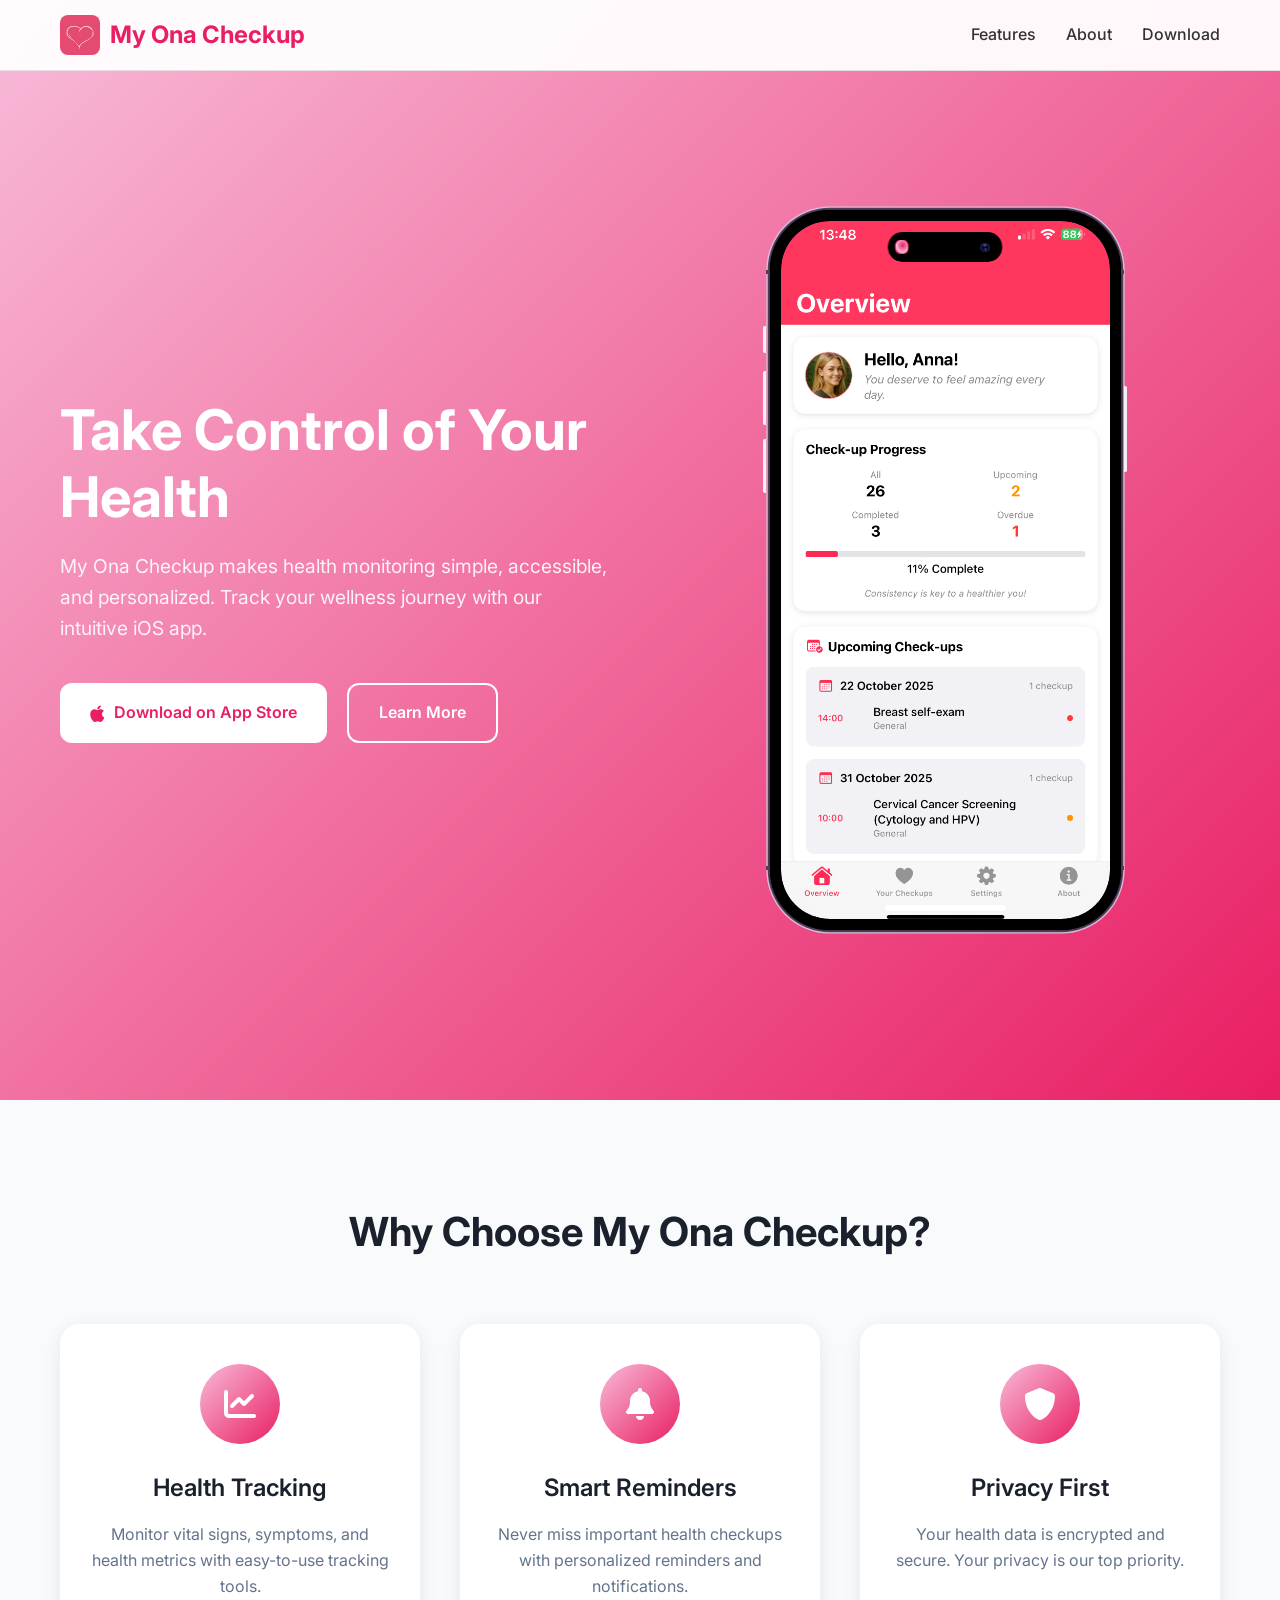
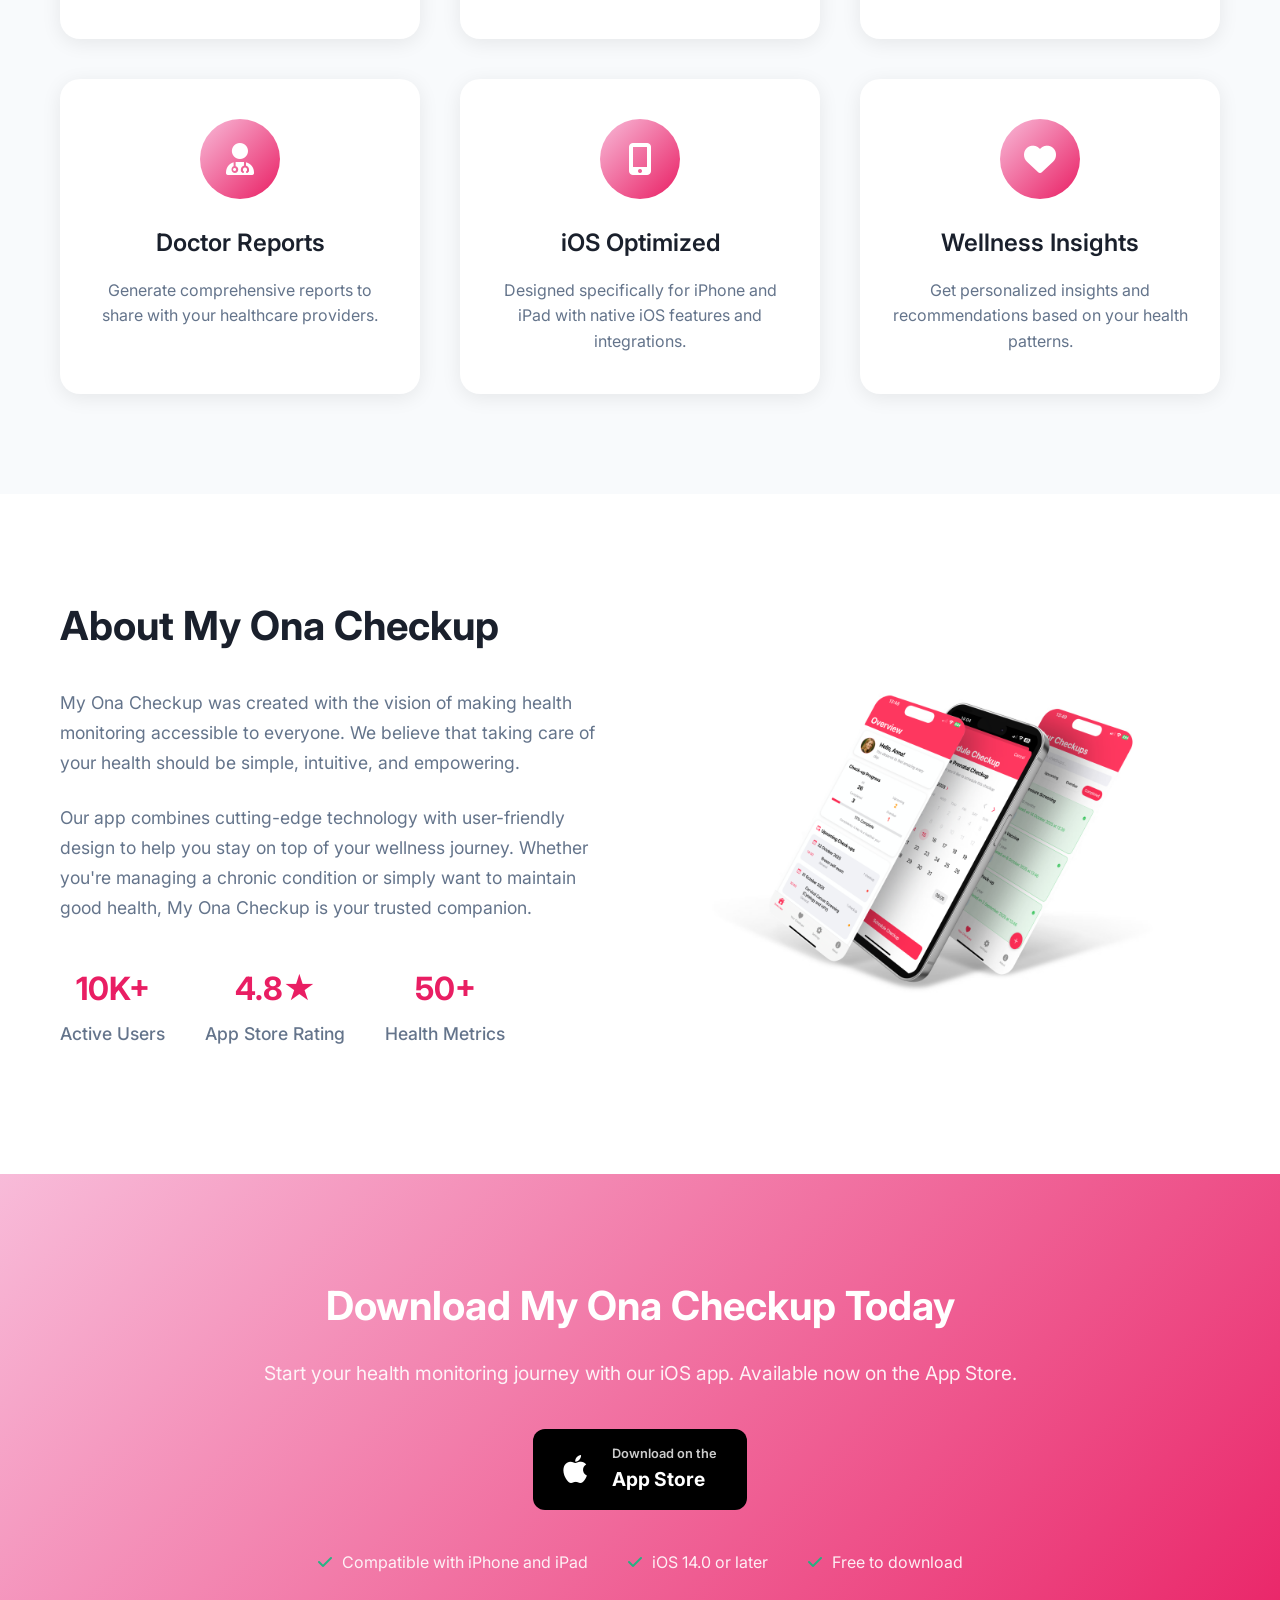
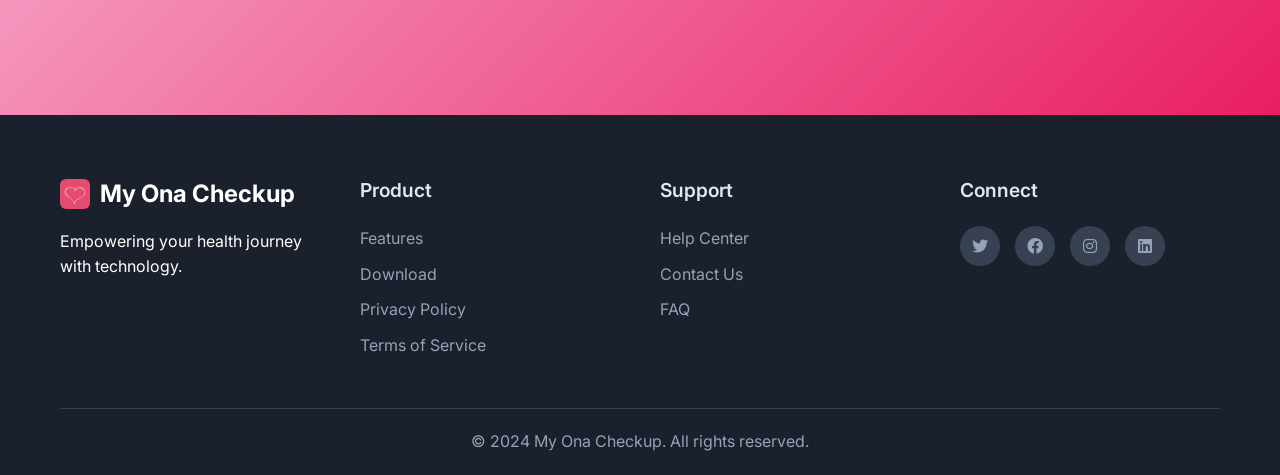
==== index.html @ b704a579 "Initial commit: My Ona Checkup landing page with sophisticated iPhone mockup" ====
<!DOCTYPE html>
<html lang="en">
<head>
    <meta charset="UTF-8">
    <meta name="viewport" content="width=device-width, initial-scale=1.0">
    
    <!-- Primary Meta Tags -->
    <title>My Ona Checkup - Women's Health Tracking & Wellness App | iOS Health App</title>
    <meta name="title" content="My Ona Checkup - Women's Health Tracking & Wellness App | iOS Health App">
    <meta name="description" content="Track your health with My Ona Checkup - the leading women's wellness app for health screening, preventive care, and health check reminders. Download our iOS health tracker today.">
    <meta name="keywords" content="myhealth, female checkup, health screening, health check, women wellness, preventive care, checkup reminder, health planner, woman health, self exam, age health, health tracker, health app, health check, health journal, women health app, wellness tracking, health monitoring, medical checkup, health assessment">
    <meta name="author" content="My Ona Checkup">
    <meta name="robots" content="index, follow">
    <meta name="language" content="English">
    <meta name="revisit-after" content="7 days">
    
    <!-- Open Graph / Facebook -->
    <meta property="og:type" content="website">
    <meta property="og:url" content="https://onaselfcare.com/">
    <meta property="og:title" content="My Ona Checkup - Women's Health Tracking & Wellness App">
    <meta property="og:description" content="Track your health with My Ona Checkup - the leading women's wellness app for health screening, preventive care, and health check reminders. Download our iOS health tracker today.">
    <meta property="og:image" content="https://onaselfcare.com/images/og-image.jpg">
    <meta property="og:image:width" content="1200">
    <meta property="og:image:height" content="630">
    <meta property="og:site_name" content="My Ona Checkup">
    <meta property="og:locale" content="en_US">
    
    <!-- Twitter -->
    <meta property="twitter:card" content="summary_large_image">
    <meta property="twitter:url" content="https://onaselfcare.com/">
    <meta property="twitter:title" content="My Ona Checkup - Women's Health Tracking & Wellness App">
    <meta property="twitter:description" content="Track your health with My Ona Checkup - the leading women's wellness app for health screening, preventive care, and health check reminders. Download our iOS health tracker today.">
    <meta property="twitter:image" content="https://onaselfcare.com/images/twitter-image.jpg">
    <meta property="twitter:creator" content="@onaselfcare">
    <meta property="twitter:site" content="@onaselfcare">
    
    <!-- Additional SEO Meta Tags -->
    <meta name="theme-color" content="#e91e63">
    <meta name="msapplication-TileColor" content="#e91e63">
    <meta name="apple-mobile-web-app-capable" content="yes">
    <meta name="apple-mobile-web-app-status-bar-style" content="default">
    <meta name="apple-mobile-web-app-title" content="My Ona Checkup">
    
    <!-- Canonical URL -->
    <link rel="canonical" href="https://onaselfcare.com/">
    
    <!-- Favicon -->
    <link rel="icon" type="image/jpeg" href="images/logo.jpg">
    <link rel="apple-touch-icon" href="images/logo.jpg">
    <link rel="icon" sizes="any" href="images/logo.jpg">
    <link rel="shortcut icon" href="images/logo.jpg">
    
    <!-- Structured Data -->
    <script type="application/ld+json">
    {
        "@context": "https://schema.org",
        "@type": "MobileApplication",
        "name": "My Ona Checkup",
        "description": "Women's health tracking and wellness app for health screening, preventive care, and health check reminders",
        "url": "https://onaselfcare.com",
        "applicationCategory": "HealthApplication",
        "operatingSystem": "iOS",
        "offers": {
            "@type": "Offer",
            "price": "0",
            "priceCurrency": "USD"
        },
        "aggregateRating": {
            "@type": "AggregateRating",
            "ratingValue": "4.8",
            "ratingCount": "10000"
        },
        "author": {
            "@type": "Organization",
            "name": "My Ona Checkup"
        },
        "keywords": "myhealth, female checkup, health screening, health check, women wellness, preventive care, checkup reminder, health planner, woman health, self exam, age health, health tracker, health app, health journal",
        "screenshot": "https://onaselfcare.com/images/app-screenshot.jpg"
    }
    </script>
    
    <!-- Additional Structured Data for Organization -->
    <script type="application/ld+json">
    {
        "@context": "https://schema.org",
        "@type": "Organization",
        "name": "My Ona Checkup",
        "url": "https://onaselfcare.com",
        "logo": "https://onaselfcare.com/images/logo.jpg",
        "description": "Empowering women's health through technology with our comprehensive health tracking and wellness app",
        "sameAs": [
            "https://twitter.com/myonacheckup",
            "https://facebook.com/myonacheckup",
            "https://instagram.com/myonacheckup",
            "https://linkedin.com/company/myonacheckup"
        ]
    }
    </script>
    
    <!-- Stylesheets -->
    <link rel="stylesheet" href="styles.css">
    <link href="https://fonts.googleapis.com/css2?family=Inter:wght@300;400;500;600;700&display=swap" rel="stylesheet">
    <link rel="stylesheet" href="https://cdnjs.cloudflare.com/ajax/libs/font-awesome/6.0.0/css/all.min.css">
</head>
<body>
    <!-- Navigation -->
    <nav class="navbar">
        <div class="nav-container">
            <div class="nav-logo">
                <img src="images/logo.jpg" alt="My Ona Checkup Logo" class="logo-img">
                <span>My Ona Checkup</span>
            </div>
            <div class="nav-menu">
                <a href="#features" class="nav-link">Features</a>
                <a href="#about" class="nav-link">About</a>
                <a href="#download" class="nav-link">Download</a>
            </div>
        </div>
    </nav>

    <!-- Hero Section -->
    <section class="hero">
        <div class="hero-container">
            <div class="hero-content">
                <h1 class="hero-title">Take Control of Your Health</h1>
                <p class="hero-subtitle">My Ona Checkup makes health monitoring simple, accessible, and personalized. Track your wellness journey with our intuitive iOS app.</p>
                <div class="hero-buttons">
                    <a href="#download" class="btn btn-primary">
                        <i class="fab fa-apple"></i>
                        Download on App Store
                    </a>
                    <a href="#features" class="btn btn-secondary">Learn More</a>
                </div>
            </div>
            <div class="hero-image">
                <input name="theme" type="radio" id="deep-purple" checked>
                <input name="theme" type="radio" id="gold">
                <input name="theme" type="radio" id="space-black">
                <input name="theme" type="radio" id="silver">
                <input name="theme" type="radio" id="random">
                <input name="zoom" type="checkbox" id="zoom">

                <div class="scene">
                    <div class="phone-con">
                        <div class="phone">
                            <div class="buttons">
                                <div class="left">
                                    <div class="button"></div>
                                    <div class="button"></div>
                                    <div class="button"></div>
                                </div>
                                <div class="right">
                                    <div class="button"></div>
                                </div>
                            </div>
                            <div class="camera"></div>
                            <div class="screen-container">
                                <div class="bg">
                                    <div class="deep-purple">
                                        <div class="section">
                                            <div class="glow"></div>
                                        </div>
                                        <div class="section">
                                            <div class="glow"></div>
                                        </div>
                                    </div>
                                    <div class="gold">
                                        <div class="section">
                                            <div class="glow"></div>
                                        </div>
                                        <div class="section">
                                            <div class="glow"></div>
                                        </div>
                                    </div>
                                    <div class="space-black">
                                        <div class="section">
                                            <div class="glow"></div>
                                        </div>
                                        <div class="section">
                                            <div class="glow"></div>
                                        </div>
                                    </div>
                                    <div class="silver">
                                        <div class="section">
                                            <div class="glow"></div>
                                        </div>
                                        <div class="section">
                                            <div class="glow"></div>
                                        </div>
                                    </div>
                                    <div class="random canvas">
                                        <div class="shapes">
                                            <div class="shape"></div>
                                            <div class="shape"></div>
                                            <div class="shape"></div>
                                            <div class="shape"></div>
                                            <div class="shape"></div>
                                            <div class="shape"></div>
                                        </div>
                                    </div>
                                </div>
                                <div class="notch-container" tabIndex="0">
                                    <div class="notch">
                                        <div class="content">
                                            <div class="left">
                                                <div class="tile"></div>
                                                <div class="text"></div>
                                            </div>
                                            <div class="right"></div>
                                            <div class="bar">
                                                <div class="duration"></div>
                                            </div>
                                        </div>
                                    </div>
                                </div>
                                <div class="notch-blur"></div>
                                <div class="screen">
                                    <div class="app-screenshot-container">
                                        <img src="images/IMG_1.PNG" alt="My Ona Checkup App Screenshot" class="app-screenshot">
                                    </div>
                                </div>
                            </div>
                        </div>
                    </div>
                </div>
            </div>
        </div>
    </section>

    <!-- Features Section -->
    <section id="features" class="features">
        <div class="container">
            <h2 class="section-title">Why Choose My Ona Checkup?</h2>
            <div class="features-grid">
                <div class="feature-card">
                    <div class="feature-icon">
                        <i class="fas fa-chart-line"></i>
                    </div>
                    <h3>Health Tracking</h3>
                    <p>Monitor vital signs, symptoms, and health metrics with easy-to-use tracking tools.</p>
                </div>
                <div class="feature-card">
                    <div class="feature-icon">
                        <i class="fas fa-bell"></i>
                    </div>
                    <h3>Smart Reminders</h3>
                    <p>Never miss important health checkups with personalized reminders and notifications.</p>
                </div>
                <div class="feature-card">
                    <div class="feature-icon">
                        <i class="fas fa-shield-alt"></i>
                    </div>
                    <h3>Privacy First</h3>
                    <p>Your health data is encrypted and secure. Your privacy is our top priority.</p>
                </div>
                <div class="feature-card">
                    <div class="feature-icon">
                        <i class="fas fa-user-md"></i>
                    </div>
                    <h3>Doctor Reports</h3>
                    <p>Generate comprehensive reports to share with your healthcare providers.</p>
                </div>
                <div class="feature-card">
                    <div class="feature-icon">
                        <i class="fas fa-mobile-alt"></i>
                    </div>
                    <h3>iOS Optimized</h3>
                    <p>Designed specifically for iPhone and iPad with native iOS features and integrations.</p>
                </div>
                <div class="feature-card">
                    <div class="feature-icon">
                        <i class="fas fa-heart"></i>
                    </div>
                    <h3>Wellness Insights</h3>
                    <p>Get personalized insights and recommendations based on your health patterns.</p>
                </div>
            </div>
        </div>
    </section>

    <!-- About Section -->
    <section id="about" class="about">
        <div class="container">
            <div class="about-content">
                <div class="about-text">
                    <h2>About My Ona Checkup</h2>
                    <p>My Ona Checkup was created with the vision of making health monitoring accessible to everyone. We believe that taking care of your health should be simple, intuitive, and empowering.</p>
                    <p>Our app combines cutting-edge technology with user-friendly design to help you stay on top of your wellness journey. Whether you're managing a chronic condition or simply want to maintain good health, My Ona Checkup is your trusted companion.</p>
                    <div class="about-stats">
                        <div class="stat">
                            <h3>10K+</h3>
                            <p>Active Users</p>
                        </div>
                        <div class="stat">
                            <h3>4.8★</h3>
                            <p>App Store Rating</p>
                        </div>
                        <div class="stat">
                            <h3>50+</h3>
                            <p>Health Metrics</p>
                        </div>
                    </div>
                </div>
                <div class="about-image">
                    <div class="app-screenshots">
                        <img src="images/iphone-multiple-screens-mockup.png" alt="My Ona Checkup App Screenshots" class="multiple-screens-image">
                    </div>
                </div>
            </div>
        </div>
    </section>

    <!-- Download Section -->
    <section id="download" class="download">
        <div class="container">
            <div class="download-content">
                <h2>Download My Ona Checkup Today</h2>
                <p>Start your health monitoring journey with our iOS app. Available now on the App Store.</p>
                <div class="download-buttons">
                    <a href="#" class="btn btn-app-store">
                        <i class="fab fa-apple"></i>
                        <div class="btn-text">
                            <span class="btn-small">Download on the</span>
                            <span class="btn-large">App Store</span>
                        </div>
                    </a>
                </div>
                <div class="download-info">
                    <p><i class="fas fa-check"></i> Compatible with iPhone and iPad</p>
                    <p><i class="fas fa-check"></i> iOS 14.0 or later</p>
                    <p><i class="fas fa-check"></i> Free to download</p>
                </div>
            </div>
        </div>
    </section>

    <!-- Footer -->
    <footer class="footer">
        <div class="container">
            <div class="footer-content">
                <div class="footer-section">
                    <div class="footer-logo">
                        <img src="images/logo.jpg" alt="My Ona Checkup Logo" class="logo-img">
                        <span>My Ona Checkup</span>
                    </div>
                    <p>Empowering your health journey with technology.</p>
                </div>
                <div class="footer-section">
                    <h4>Product</h4>
                    <ul>
                        <li><a href="#features">Features</a></li>
                        <li><a href="#download">Download</a></li>
                        <li><a href="#">Privacy Policy</a></li>
                        <li><a href="#">Terms of Service</a></li>
                    </ul>
                </div>
                <div class="footer-section">
                    <h4>Support</h4>
                    <ul>
                        <li><a href="#">Help Center</a></li>
                        <li><a href="#">Contact Us</a></li>
                        <li><a href="#">FAQ</a></li>
                    </ul>
                </div>
                <div class="footer-section">
                    <h4>Connect</h4>
                    <div class="social-links">
                        <a href="#"><i class="fab fa-twitter"></i></a>
                        <a href="#"><i class="fab fa-facebook"></i></a>
                        <a href="#"><i class="fab fa-instagram"></i></a>
                        <a href="#"><i class="fab fa-linkedin"></i></a>
                    </div>
                </div>
            </div>
            <div class="footer-bottom">
                <p>&copy; 2024 My Ona Checkup. All rights reserved.</p>
            </div>
        </div>
    </footer>

    <script src="script.js"></script>
</body>
</html>
---- styles.css ----
/* Reset and Base Styles */
* {
    margin: 0;
    padding: 0;
    box-sizing: border-box;
}

body {
    font-family: 'Inter', -apple-system, BlinkMacSystemFont, 'Segoe UI', Roboto, sans-serif;
    line-height: 1.6;
    color: #333;
    background-color: #ffffff;
}

.container {
    max-width: 1200px;
    margin: 0 auto;
    padding: 0 20px;
}

/* Navigation */
.navbar {
    position: fixed;
    top: 0;
    width: 100%;
    background: rgba(255, 255, 255, 0.95);
    backdrop-filter: blur(10px);
    border-bottom: 1px solid rgba(0, 0, 0, 0.1);
    z-index: 1000;
    transition: all 0.3s ease;
}

.nav-container {
    max-width: 1200px;
    margin: 0 auto;
    padding: 0 20px;
    display: flex;
    justify-content: space-between;
    align-items: center;
    height: 70px;
}

.nav-logo {
    display: flex;
    align-items: center;
    font-size: 1.5rem;
    font-weight: 700;
    color: #e91e63;
}

.nav-logo i {
    margin-right: 10px;
    font-size: 1.8rem;
}

.logo-img {
    width: 40px;
    height: 40px;
    margin-right: 10px;
    border-radius: 8px;
    object-fit: cover;
}

.nav-menu {
    display: flex;
    gap: 30px;
}

.nav-link {
    text-decoration: none;
    color: #333;
    font-weight: 500;
    transition: color 0.3s ease;
}

.nav-link:hover {
    color: #e91e63;
}

/* Hero Section */
.hero {
    padding: 120px 0 80px;
    background: linear-gradient(135deg, #f8bbd9 0%, #e91e63 100%);
    color: white;
    overflow: hidden;
}

.hero-container {
    max-width: 1200px;
    margin: 0 auto;
    padding: 0 20px;
    display: grid;
    grid-template-columns: 1fr 1fr;
    gap: 60px;
    align-items: center;
}

.hero-title {
    font-size: 3.5rem;
    font-weight: 700;
    margin-bottom: 20px;
    line-height: 1.2;
}

.hero-subtitle {
    font-size: 1.2rem;
    margin-bottom: 40px;
    opacity: 0.9;
    line-height: 1.6;
}

.hero-buttons {
    display: flex;
    gap: 20px;
    flex-wrap: wrap;
}

.btn {
    display: inline-flex;
    align-items: center;
    padding: 15px 30px;
    border-radius: 12px;
    text-decoration: none;
    font-weight: 600;
    transition: all 0.3s ease;
    border: none;
    cursor: pointer;
    font-size: 1rem;
}

.btn-primary {
    background: #ffffff;
    color: #e91e63;
}

.btn-primary:hover {
    background: #f8fafc;
    transform: translateY(-2px);
    box-shadow: 0 10px 25px rgba(0, 0, 0, 0.2);
}

.btn-secondary {
    background: transparent;
    color: white;
    border: 2px solid white;
}

.btn-secondary:hover {
    background: white;
    color: #e91e63;
}

.btn i {
    margin-right: 10px;
    font-size: 1.2rem;
}

/* Sophisticated iPhone Mockup */
:root {
	--size: max(5px, 1vmin);
	--height: 80em;
	--pad: 1.25em;
	--border-radius: 6.666em;
	--gutter: calc(var(--pad) * 2);
	--scene-pad: 5vmin;
	--bg-blur: 0.333em;
	
	--button-width: 0.333em;
	
	--notch-height: 3.33em;
	--notch-width: 33.3%;
	--notch-radius: calc(var(--border-radius) - calc(var(--pad) * 2));
	--notch-duration: 0.333s;
	
	--ease: cubic-bezier(.666, 0, .4, 1);
	--ease-spring: cubic-bezier(.666, 0, .4, 1.2);
	--ease-out: cubic-bezier(.15,0,.333,1);
	
	--border-width: 0.4em;
	
	--deep-purple: 284;
	--gold: 22.5;
	--space-black: 215;
	--silver: 254;
	
	--c-h: var(--deep-purple);
	--c-s: 100%;
	--c-l: 50%;
}

@keyframes appear {
	to {
		transform: scale3d(1,1,1);
		opacity: 1;
	}
}

.scene {
	display: flex;
	flex-wrap: wrap;
	gap: 3em 0;
	align-items: center;
	align-content: center;
	justify-content: center;
	min-height: 100vh;
	font-family: Inter;
	font-size: var(--size);
	padding: var(--scene-pad);
	box-sizing: border-box;
}

.phone-con {
	flex-basis: 100%;
	display: flex;
	justify-content: center;
}

.phone {
	position: relative;
	z-index: 1;
	
	aspect-ratio: 37/76;
	background: black;
	height: var(--height);
	border-radius: var(--border-radius);
	box-shadow: 0 0 0.1em 0.25em hsl(var(--c-h), 20%, 25%), 0 0 0 var(--border-width) hsl(var(--c-h), 30%, 85%);
	box-sizing: border-box;
	
	opacity: 0;
	transform: scale3d(1.1,1.1,1);
	animation: appear 1s var(--ease-out) forwards;
	webkit-backface-visibility: hidden;
	
	&:before {
		content: '';
		position: absolute;
		top: var(--border-radius);
		right: calc(var(--border-width) * -1);
		bottom: var(--border-radius);
		left: calc(var(--border-width) * -1);
		border: 0.5em solid hsl(var(--c-h), 20%, 30%);
		border-left-width: 0;
		border-right-width: 0;
	}
}

.buttons {
	position: absolute;
	inset: calc(var(--border-width) * -1);
	pointer-events: none;
	
	.left,
	.right {
		position: absolute;
		width: var(--button-width);
		display: flex;
		flex-direction: column;
		align-items: stretch;
		gap: 1.5em;
	}
	
	.left {
		right: 100%;
		top: calc(var(--border-radius) * 2);
		
		.button {
			
			&:nth-child(1) {
				height: 3em;
				margin-bottom: 0.5em;
			}
		}
	}
	
	.right {
		left: 100%;
		transform: scale3d(-1, 1, 1);
		top: calc(var(--border-radius) * 3);
		
		.button {
			height: 9.5em;
		}
	}
	
	.button {
		background: hsl(var(--c-h), 20%, 95%);
		height: 6em;
		box-shadow:
		 	inset -0.15em 0 0.1em black, 
			inset 0 0 0.1em hsl(var(--c-h), 30%, 90%),
			inset 0 0.2em 0.1em hsl(var(--c-h), 30%, 90%),
			inset 0 -0.2em 0.1em hsl(var(--c-h), 30%, 90%),
		 	inset -0.1em 0.333em 0.1em rgba(black, 0.5), 
		 	inset -0.1em -0.333em 0.1em rgba(black, 0.5), 
		;
		
		border-top-left-radius: 0.2em;
		border-bottom-left-radius: 0.2em;
	}
}

.screen-container {
	position: absolute;
	inset: 0;
	
	border-radius: var(--border-radius);
	border: var(--pad) solid black;
	
	display: flex;
	flex-direction: column;
	align-items: center;
	gap: calc(var(--pad) * 2);
	
	&:before {
		content: '';
		position: absolute;
		z-index: 2;
		background: white;
		width: 36.6%;
		bottom: calc(var(--pad) * 0.75);
		height: calc(var(--pad) * 0.5);
		border-radius: calc(var(--pad) * 0.25);
		filter: drop-shadow(0 0.1em 0.25em rgba(black, 0.1));
	}
}

.bg {
	position: absolute;
	inset: 0;
	background: black;
	border-radius: calc(var(--border-radius) - var(--pad));
	overflow: hidden;
	transform: translateZ(0);
	
	> * {
		position: absolute;
		inset: 0;
		display: flex;
		flex-direction: column;
		opacity: 0;
		transition: opacity 1s var(--ease-out) 0.5s;
		background: black;
	}
	
	.section {
		--g-h: var(--c-h);
		--g-s: var(--c-s);
		--g-l: var(--c-l);
		
		flex-grow: 1;
		position: relative;
		overflow: hidden;
		
		border-radius: calc(var(--border-radius) - var(--pad));
		border-bottom-left-radius: 20em;
		border-bottom-right-radius: 20em;
		
		&:before {
			content: '';
			position: absolute;
			inset: 0;
			border-radius: inherit;
			
			background: radial-gradient(100% 100% at 50% 92.5%, rgba(0,0,0,0.33), transparent),
				radial-gradient(100% 66.6% at 110% 100%, hsla(calc(var(--g-h) - 45), 100%, 50%, 0.33), transparent),
				radial-gradient(100% 66.6% at -10% 100%, hsla(calc(var(--g-h) - 45), 100%, 50%, 0.33), transparent),
				radial-gradient(150% 100% at 50% 80%, hsla(calc(var(--g-h) + 33.3), 100%, 82.5%, 0.65), transparent);
			
			background-color: hsl(var(--g-h), var(--g-s), var(--g-l));
			
			transform: scale3d(1.1, 1.25, 1);
			transform-origin: bottom;
			transition: transform 1s var(--ease-out) 0.5s;
		}
		
		&:after {
			content: '';
			position: absolute;
			inset: 0;
			border: var(--border-width) solid rgba(white, 0.8);
			border-radius: inherit;
			filter: blur(0.05em);
			
			mask-image: radial-gradient(100% 100% at 50% 70%, black 30%, transparent 50%);
			transform: translatez(2px);
		}
		
		.glow {
			position: absolute;
			inset: 0;
			border-radius: inherit;
			mix-blend-mode: overlay;
			z-index: 1;
			background: radial-gradient(80% 150% at 50% 100%, hsl(var(--g-h), 100%, var(--g-l)), transparent 70%);
		}
	}
	
	.section:last-of-type {
		--g-h: calc(var(--c-h) - 0);
		--g-l: calc(var(--c-l) + 40%);
		
		transform: scale3d(1, -1, 1) translateZ(1px);
	}
}

.notch-container {
	position: absolute;
	z-index: 3;
	top: var(--pad);
	right: var(--pad);
	left: var(--pad);
	display: flex;
	justify-content: center;
	
	height: 100%;
	max-height: calc(var(--notch-radius) * 2);
	
	pointer-events: none;
	outline: none;
		
	transition: var(--notch-duration) var(--ease);
	transition-property: max-height, max-width, filter, transform;
	will-change: max-width, max-height, filter;
	
	&:hover,
	&:focus-within {
		--shadow-opacity: 0.5;
		transition-timing-function: var(--ease-spring);
		
		.content {
			--content-padding: 2em;
			
			.text {
				opacity: 1;
			}
		}
		
		.notch {
			max-width: 100%;
			max-height: 100%;
			pointer-events: all;
			transform: scale3d(1,1,1);
		}
		
		~ .notch-blur {
			opacity: 1;
			max-height: calc(var(--notch-radius) * 3.333 + var(--pad));
		}
	}
}

.notch-blur {
	position: absolute;
	z-index: 2;
	top: calc(var(--pad) - 3px);
	right: calc(var(--pad) - 3px);
	left: calc(var(--pad) - 3px);
	height: 100%;
	max-height: calc(var(--notch-radius) * 1.5);
	backdrop-filter: blur(0.2em);
	mask-image: radial-gradient(100% 100% at 50% 60%, black, transparent);
	opacity: 0;
	
	border-radius: calc(var(--border-radius) - var(--pad));
	
	transition: var(--notch-duration) var(--ease);
	transition-property: max-height, max-width, opacity, transform;
	will-change: max-width, max-height;
}

.notch {
	position: relative;
	border-radius: var(--notch-radius);
	pointer-events: all;
	overflow: hidden;
	color: white;
	
	display: flex;
	
	cursor: pointer;
	
	width: 100%;
	
	transition: inherit;
	transition-property: inherit;
	will-change: inherit;
	
	filter: drop-shadow(0 1em 2em hsla(0 0% 0% / var(--shadow-opacity, 0)));
	
	transform: scale3d(0.375,0.4,1);
	transform-origin: top;

	&:before {
		content: '';
		position: absolute;
		inset: 0;
		background: black;
		border-radius: inherit;
	}
}

.content {
	--content-padding: 1.75em;
	--duration-height: 0.5em;
	--content-gap: 1em;
	
	width: 100%;
	display: flex;
	flex-wrap: wrap;
	align-items: stretch;
	justify-content: stretch;
	padding: var(--content-padding);
	gap: var(--content-gap);
	font-size: 125%;
	
	transition-property: padding;
	will-change: padding;
	
	position: relative;
	
	.left,
	.right {
		height: 100%;
		max-height: calc(100% - var(--bar-height, 0%));
		
		display: flex;
		align-items: center;
		gap: 1em;
	}
	
	.left {
		flex-grow: 2;
	}
	
	.text {
		display: flex;
		flex-direction: column;
		gap: 0.333em;
		transition-property: opacity;
		
		opacity: var(--bar-opacity, 0);
		
		&:before {
			content: 'My Ona Checkup';
			order: 1;
			text-transform: uppercase;
		}

		&:after {
			order: 2;
			content: 'Health Tracking';
			opacity: 0.5;
		}
	}
	
	.right {
		flex-grow: 1;
	}
	
	.tile {
		background: #e91e63;
		height: 100%;
		aspect-ratio: 1;
		border-radius: 33.3%;
		position: relative;
		
		&:before {
			content: '';
			position: absolute;
			inset: 0;
			border-radius: 50%;
			
			background: radial-gradient(50% 50% at 55% 40%, #e91e63, #f8bbd9 75%, transparent) center / 133.3% 133.3%;
			background-color: #e91e63;
			filter: blur(0.05em);
		}
	}
	
	.bar {
		display: flex;
		align-items: center;
		gap: 1em;
		flex-basis: 100%;
		height: 100%;
		max-height: var(--bar-height, 0%);
		color: rgba(white, 0.5);
		
		opacity: var(--bar-opacity, 0);
		
		.duration {
			position: relative;
			height: var(--duration-height);
			background: rgba(white, 0.25);
			border-radius: calc(var(--duration-height) * 0.5);
			overflow: hidden;
			flex-grow: 1;
			
			&:before {
				content: '';
				height: 100%;
				background: white;
				width: 25%;
				position: absolute;
			}
		}
			
		&:before {
			content: '1:20';
		}
		
		&:after {
			content: '-1:48';
		}
	}
}

.camera {
	display: flex;
	justify-content: center;
	align-items: center;
	height: var(--notch-height);
	aspect-ratio: 1/1;
	border-radius: 50%;
	pointer-events: none;
	
	position: absolute;
	z-index: 4;
	top: calc(var(--pad) * 2);
	right: calc(50% - calc(var(--notch-width) * 0.5));
	margin-right: calc(var(--pad) * 0.333);

	&:before {
		content: "";
		height: 33.3%;
		aspect-ratio: 1;
		border-radius: inherit;
		box-shadow: inset 0 0 0.25em #4c4da3;
		background: radial-gradient(#6667ac, transparent 50%) no-repeat 33.3% 10% / 75% 50%,
			radial-gradient(#4a4b8a, transparent 50%) no-repeat 60% 85% / 50% 50%;
		background-color: #080928;
	}
}

.screen {
	display: flex;
	flex-wrap: wrap;
	align-content: flex-start;
	flex-grow: 1;
	gap: var(--gutter);
	
	box-sizing: border-box;
	width: 100%;
	position: relative;
	overflow: hidden;
	z-index: 1;
	
	padding: 0;
	border-radius: calc(var(--border-radius) - var(--pad));
	
	transition: opacity 1s var(--ease-out) 0.25s;
}

.app-screenshot-container {
	width: 100%;
	height: 100%;
	position: absolute;
	top: 0;
	left: 0;
	right: 0;
	bottom: 0;
	display: flex;
	align-items: center;
	justify-content: center;
	background: #000;
	border-radius: calc(var(--border-radius) - var(--pad));
	overflow: hidden;
}

.app-screenshot {
	width: 100%;
	height: 100%;
	object-fit: cover;
	border-radius: calc(var(--border-radius) - var(--pad));
}

.app {
	--col: 4;
	
	aspect-ratio: 1;
	border-radius: 20%;
	flex-basis: 15%;
	flex-grow: 1;
	
	display: flex;
	flex-direction: column;
	justify-content: space-between;
	gap: 2%;
	
	padding: 5%;
	box-sizing: border-box;
	font-size: 1.5em;
	
	--scale: 1.5;
	--duration: 0.8s;
	
	transform: scale3d(var(--scale), var(--scale), 1);
	animation: appear var(--duration) var(--ease-out) forwards;

	&:nth-child(1), &:nth-child(2) {
		flex-basis: 40%;
		border-radius: 15%;
		background: linear-gradient(190deg, var(--app-bg-s1, white) 33.3%, var(--app-bg-s2, var(--app-bg-s1, white))) top / 100% 125%;
	}
	
	&:not(:nth-child(1)):not(:nth-child(2)) {
		&:before {
			content: '';
			background: linear-gradient(190deg, var(--app-bg-s1, white), var(--app-bg-s2, var(--app-bg-s1, white))) top / 100% 125%;
			border-radius: inherit;
			position: absolute;
			inset: 0;
		}
	}
	
	&:nth-child(1) {
		--app-bg-s1: #e91e63;
		--app-bg-s2: #f8bbd9;
		
		color: white;
		transform-origin: 125% 200%;
		
		.hero-screenshot {
			width: 100%;
			height: 100%;
			object-fit: cover;
			border-radius: 15%;
		}
	}
}

.pallette {
	position: relative;
	z-index: 1;
	
	order: 1;
	display: flex;
	gap: 2em;
	margin-right: 2.25em;
	margin-bottom: -.25em;
}

.zoom-con {
	order: 1;
}

/* Hide inputs */
input[type="radio"],
input[type="checkbox"] {
	display: none;
}

.swatch {
	--swatch-size: max(30px,5em);
	--border-opacity: 0;
	
	background: white;
	width: var(--swatch-size);
	height: var(--swatch-size);
	border-radius: 50%;
	position: relative;
	cursor: pointer;
	
	border: max(1.5px, var(--border-width)) solid black;
	box-sizing: border-box;
	
	background: radial-gradient(100% 100% at 50% 30%, var(--swatch-s1), var(--swatch-s2));
	
	opacity: 0;
	transform: translate3d(0, 20%, 0) scale3d(0.75, 0.75, 1);
	animation: appear 0.333s var(--ease-out) forwards 0.75s;
	
	display: flex;
	align-items: center;
	color: white;
	justify-content: center;
	
	outline: none;
	
	&:before {
		content: '';
		position: absolute;
		inset: -1px;
		border-radius: inherit;
		border: var(--border-width) solid black;
		background-image: radial-gradient(400% 300% at 50% 225%, transparent 20%, white);
	}
	
	&:not([for="zoom"]) {
		&:after {			
			content: '';
			position: absolute;
			inset: calc(var(--border-width) * -1);
			border-width: inherit;
			border-style: inherit;
			opacity: var(--border-opacity);
			transition: 0.25s var(--ease-out);
			transition-property: opacity;
			border-radius: inherit;
		}
		
		&:hover {
			--border-opacity: 0.666;
		}
		
		&:focus {
			--border-opacity: 1;
		}
	}
	
	&[for="deep-purple"] {
		--swatch-s1: hsl(var(--deep-purple), 100%, 50%);
		--swatch-s2: hsl(calc(var(--deep-purple) - 60), 100%, 20%);
		
		&:before {
			opacity: 0.5;
		}
	}
		
	&[for="gold"] {
		--swatch-s1: hsl(var(--gold), 100%, 50%);
		--swatch-s2: hsl(var(--gold), 100%, 50%);
	}
	
	&[for="space-black"] {
		--swatch-s1: hsl(var(--space-black), 50%, 20%);
		--swatch-s2: hsl(var(--space-black), 50%, 10%);
		
		&:before {
			opacity: 0.5;
		}
	}
	
	&[for="silver"] {
		--swatch-s1: hsl(var(--silver), 50%, 80%);
		--swatch-s2: hsl(var(--silver), 50%, 10%);
		
		&:before {
			opacity: 0.75;
		}
	}
	
	&[for="random"] {
		&:before {
			background: none;
		}
		
		border-color: rgba(white, 0.25);
		transition: border-color 0.2s var(--ease-out);
		
		&:hover {		
			border-color: rgba(white, 0.75);
			
			.icon {
				opacity: 1;
			}
		}
		
		.icon {
			position: absolute;
			inset: 22.5%;
			background: url("data:image/svg+xml,%3Csvg width='24' height='24' fill='none' xmlns='http://www.w3.org/2000/svg'%3E%3Cpath d='m18 15 3 3m0 0-3 3m3-3h-4l-1-1-1-1h-1m4-13 3 3m0 0-3 3m3-3h-4l-1 1-1 1-6 8-1 1-1 1H3M3 6h4l1 1 1 1 1 1' stroke='%23fff' stroke-width='1.5' stroke-linecap='round' stroke-linejoin='round'/%3E%3C/svg%3E") no-repeat center / contain; 
			opacity: 0.75;
			transition: opacity 0.2s var(--ease-out);
		}
	}

	&[for="zoom"] {
		--zoom-icon: url("data:image/svg+xml,%3Csvg width='32' height='32' fill='none' xmlns='http://www.w3.org/2000/svg'%3E%3Cpath d='m5 27 9-9m-9 9v-9m0 9h9M27 5l-9 9m9-9v9m0-9h-9' stroke='%23fff' stroke-width='2' stroke-linecap='round' stroke-linejoin='round'/%3E%3C/svg%3E");
		animation-delay: 1s;
		transform-origin: 40% 200%;

		border-color: rgba(white, 0.25);
		transition: border-color 0.2s var(--ease-out);

		&:before {
			background: none;
		}

		&:after {
			content: '';
			position: absolute;
			inset: 22.5%;
			background: var(--zoom-icon) center / cover;
			opacity: 0.75;
			transition: opacity 0.2s var(--ease-out);
		}

		&:hover {		
			border-color: rgba(white, 0.5);

			&:after {
				opacity: 1;
			}
		}

		&:focus {		
			border-color: rgba(white, 0.75);

			&:after {
				opacity: 1;
			}
		}
	}
}

/* Theme styles */
.deep-purple {
	--c-h: var(--deep-purple);
	--g-hue-adjust: 40;
	--g-hue-adjust-2: 45;
}

.gold {
	--c-h: var(--gold);
	--g-hue-adjust: 0;
}

.space-black {
	--c-h: var(--space-black);
	--g-hue-adjust: 0;
	--g-lightness: 95%;
}

.silver {
	--c-h: var(--silver);
	--c-s: 10%;
	--g-hue-adjust: 40;
	--g-lightness: 95%;
}

/* Theme activation */
#deep-purple:checked ~ .scene .phone .bg .deep-purple {
	opacity: 1;
	z-index: 1;
	transition-delay: 0s;
}

#gold:checked ~ .scene .phone .bg .gold {
	opacity: 1;
	z-index: 1;
	transition-delay: 0s;
}

#space-black:checked ~ .scene .phone .bg .space-black {
	opacity: 1;
	z-index: 1;
	transition-delay: 0s;
}

#silver:checked ~ .scene .phone .bg .silver {
	opacity: 1;
	z-index: 1;
	transition-delay: 0s;
}

#random:checked ~ .scene .phone .bg .random {
	opacity: 1;
	z-index: 1;
	transition-delay: 0s;
}

/* Zoom functionality */
#zoom:checked ~ .scene {
	--size: max(5px, 2vmin);
		
	opacity: 0;
	animation: appear 0.5s var(--ease-out) forwards;
	
	.phone {
		order: 1;
	}
	
	.pallette,
	.zoom-con {
		order: 0;
		font-size: 50%;
	}

	label[for="zoom"] {
		--zoom-icon: url("data:image/svg+xml,%3Csvg width='32' height='32' fill='none' xmlns='http://www.w3.org/2000/svg'%3E%3Cpath d='m14 18-9 9m9-9v9m0-9H5M18 14l9-9m-9 9V5m0 9h9' stroke='%23fff' stroke-width='2' stroke-linecap='round' stroke-linejoin='round'/%3E%3C/svg%3E");
	}
}

.tooltip {
	--t-caret: 0.5em;
	
	position: absolute;
	z-index: 1;
	top: calc(100% + var(--t-caret) + 0.5em);
	white-space: nowrap;
 	background: black;
	color: rgba(white, 0.75);
	padding: 0.25em;
	font-size: max(11px, 1em);
	border-radius: 0.25em;
	border: 1px solid lighten(black, 25);
	
	pointer-events: none;
	opacity: 0;
	transition: opacity 0.25s var(--ease);
	
	&:after {
		content: '';
		position: absolute;
		bottom: calc(100% - calc(var(--t-caret) / 2) - 1px);
		left: calc(50% - calc(var(--t-caret) / 2));
		border-radius: inherit;
		height: var(--t-caret);
		width: var(--t-caret);
		background: inherit;
		border: inherit;
		border-top-color: transparent;
		border-left-color: transparent;
		transform: rotate(-135deg);
	}
}

.app-preview {
    background: rgba(255, 255, 255, 0.95);
    border-radius: 20px;
    padding: 20px;
    height: 100%;
    backdrop-filter: blur(10px);
}

.app-header {
    display: flex;
    align-items: center;
    margin-bottom: 30px;
    font-weight: 600;
    color: #e91e63;
}

.app-header i {
    margin-right: 10px;
    font-size: 1.5rem;
}

.health-metric {
    display: flex;
    align-items: center;
    padding: 15px;
    margin-bottom: 15px;
    background: #f8fafc;
    border-radius: 12px;
    color: #333;
}

.health-metric i {
    margin-right: 15px;
    color: #e91e63;
    font-size: 1.2rem;
}

/* Features Section */
.features {
    padding: 100px 0;
    background: #f8fafc;
}

.section-title {
    text-align: center;
    font-size: 2.5rem;
    font-weight: 700;
    margin-bottom: 60px;
    color: #1a202c;
}

.features-grid {
    display: grid;
    grid-template-columns: repeat(auto-fit, minmax(350px, 1fr));
    gap: 40px;
}

.feature-card {
    background: white;
    padding: 40px 30px;
    border-radius: 20px;
    text-align: center;
    box-shadow: 0 4px 20px rgba(0, 0, 0, 0.08);
    transition: transform 0.3s ease, box-shadow 0.3s ease;
}

.feature-card:hover {
    transform: translateY(-5px);
    box-shadow: 0 10px 40px rgba(0, 0, 0, 0.15);
}

.feature-icon {
    width: 80px;
    height: 80px;
    background: linear-gradient(135deg, #f8bbd9 0%, #e91e63 100%);
    border-radius: 50%;
    display: flex;
    align-items: center;
    justify-content: center;
    margin: 0 auto 25px;
}

.feature-icon i {
    font-size: 2rem;
    color: white;
}

.feature-card h3 {
    font-size: 1.5rem;
    font-weight: 600;
    margin-bottom: 15px;
    color: #1a202c;
}

.feature-card p {
    color: #64748b;
    line-height: 1.6;
}

/* About Section */
.about {
    padding: 100px 0;
    background: white;
}

.about-content {
    display: grid;
    grid-template-columns: 1fr 1fr;
    gap: 60px;
    align-items: center;
}

.about-text h2 {
    font-size: 2.5rem;
    font-weight: 700;
    margin-bottom: 30px;
    color: #1a202c;
}

.about-text p {
    font-size: 1.1rem;
    color: #64748b;
    margin-bottom: 25px;
    line-height: 1.7;
}

.about-stats {
    display: flex;
    gap: 40px;
    margin-top: 40px;
}

.stat {
    text-align: center;
}

.stat h3 {
    font-size: 2rem;
    font-weight: 700;
    color: #e91e63;
    margin-bottom: 5px;
}

.stat p {
    color: #64748b;
    font-weight: 500;
}

.app-screenshots {
    display: flex;
    gap: 20px;
    justify-content: center;
    align-items: flex-end;
}

.screenshot {
    width: 120px;
    height: 200px;
    border-radius: 20px;
    box-shadow: 0 10px 30px rgba(0, 0, 0, 0.2);
}

/* Multiple Screens Image */
.multiple-screens-image {
    max-width: 100%;
    height: auto;
}

/* Download Section */
.download {
    padding: 100px 0;
    background: linear-gradient(135deg, #f8bbd9 0%, #e91e63 100%);
    color: white;
    text-align: center;
}

.download-content h2 {
    font-size: 2.5rem;
    font-weight: 700;
    margin-bottom: 20px;
}

.download-content p {
    font-size: 1.2rem;
    margin-bottom: 40px;
    opacity: 0.9;
}

.download-buttons {
    margin-bottom: 40px;
}

.btn-app-store {
    background: #000;
    color: white;
    padding: 15px 30px;
    border-radius: 12px;
    text-decoration: none;
    display: inline-flex;
    align-items: center;
    gap: 15px;
    font-weight: 600;
    transition: all 0.3s ease;
}

.btn-app-store:hover {
    background: #333;
    transform: translateY(-2px);
    box-shadow: 0 10px 25px rgba(0, 0, 0, 0.3);
}

.btn-app-store i {
    font-size: 2rem;
}

.btn-text {
    display: flex;
    flex-direction: column;
    align-items: flex-start;
}

.btn-small {
    font-size: 0.8rem;
    opacity: 0.8;
}

.btn-large {
    font-size: 1.2rem;
    font-weight: 700;
}

.download-info {
    display: flex;
    justify-content: center;
    gap: 40px;
    flex-wrap: wrap;
}

.download-info p {
    display: flex;
    align-items: center;
    gap: 10px;
    font-size: 1rem;
}

.download-info i {
    color: #10b981;
}

/* Footer */
.footer {
    background: #1a202c;
    color: white;
    padding: 60px 0 20px;
}

.footer-content {
    display: grid;
    grid-template-columns: repeat(auto-fit, minmax(250px, 1fr));
    gap: 40px;
    margin-bottom: 40px;
}

.footer-logo {
    display: flex;
    align-items: center;
    font-size: 1.5rem;
    font-weight: 700;
    margin-bottom: 15px;
}

.footer-logo i {
    margin-right: 10px;
    color: #e91e63;
}

.footer-logo .logo-img {
    width: 30px;
    height: 30px;
    margin-right: 10px;
    border-radius: 6px;
    object-fit: cover;
}

.footer-section h4 {
    font-size: 1.2rem;
    font-weight: 600;
    margin-bottom: 20px;
    color: #e2e8f0;
}

.footer-section ul {
    list-style: none;
}

.footer-section ul li {
    margin-bottom: 10px;
}

.footer-section ul li a {
    color: #94a3b8;
    text-decoration: none;
    transition: color 0.3s ease;
}

.footer-section ul li a:hover {
    color: #e91e63;
}

.social-links {
    display: flex;
    gap: 15px;
}

.social-links a {
    width: 40px;
    height: 40px;
    background: #374151;
    border-radius: 50%;
    display: flex;
    align-items: center;
    justify-content: center;
    color: #94a3b8;
    text-decoration: none;
    transition: all 0.3s ease;
}

.social-links a:hover {
    background: #e91e63;
    color: white;
}

.footer-bottom {
    border-top: 1px solid #374151;
    padding-top: 20px;
    text-align: center;
    color: #94a3b8;
}

/* Responsive Design */
@media (max-width: 768px) {
    .nav-menu {
        display: none;
    }
    
    .hero-container {
        grid-template-columns: 1fr;
        text-align: center;
        gap: 40px;
    }
    
    .hero-title {
        font-size: 2.5rem;
    }
    
    .hero-buttons {
        justify-content: center;
    }
    
    .phone-mockup {
        width: 240px;
        height: 480px;
    }
    
    .features-grid {
        grid-template-columns: 1fr;
    }
    
    .about-content {
        grid-template-columns: 1fr;
        text-align: center;
    }
    
    .about-stats {
        justify-content: center;
    }
    
    .download-info {
        flex-direction: column;
        align-items: center;
    }
    
    .footer-content {
        grid-template-columns: 1fr;
        text-align: center;
    }
    
    .social-links {
        justify-content: center;
    }
}

@media (max-width: 480px) {
    .hero-title {
        font-size: 2rem;
    }
    
    .hero-subtitle {
        font-size: 1rem;
    }
    
    .section-title {
        font-size: 2rem;
    }
    
    .btn {
        padding: 12px 24px;
        font-size: 0.9rem;
    }
    
    .phone-mockup {
        width: 200px;
        height: 400px;
    }
    
    .app-screenshots {
        text-align: center;
    }
    
    .multiple-screens-image {
        max-width: 90%;
    }
}

/* Smooth scrolling */
html {
    scroll-behavior: smooth;
}

/* Loading animation */
@keyframes fadeInUp {
    from {
        opacity: 0;
        transform: translateY(30px);
    }
    to {
        opacity: 1;
        transform: translateY(0);
    }
}

.feature-card {
    animation: fadeInUp 0.6s ease-out;
}

.feature-card:nth-child(1) { animation-delay: 0.1s; }
.feature-card:nth-child(2) { animation-delay: 0.2s; }
.feature-card:nth-child(3) { animation-delay: 0.3s; }
.feature-card:nth-child(4) { animation-delay: 0.4s; }
.feature-card:nth-child(5) { animation-delay: 0.5s; }
.feature-card:nth-child(6) { animation-delay: 0.6s; }
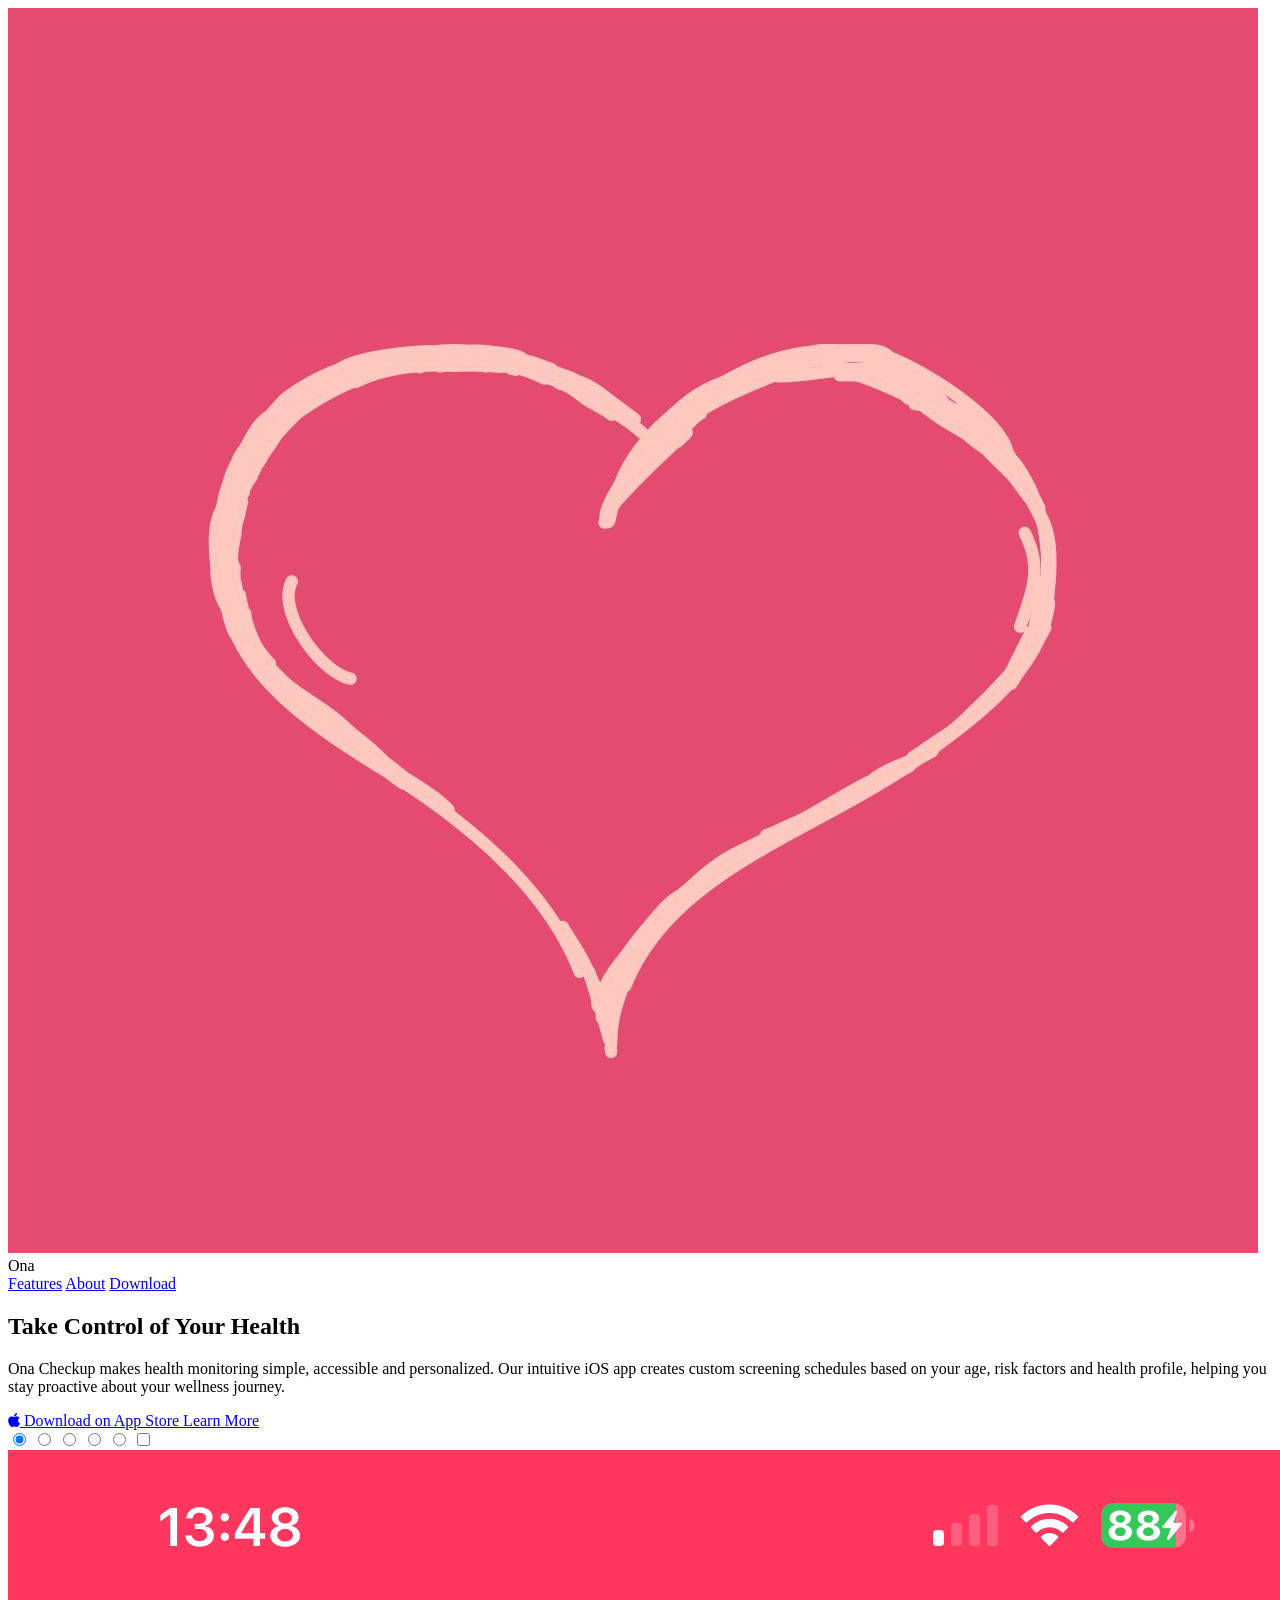
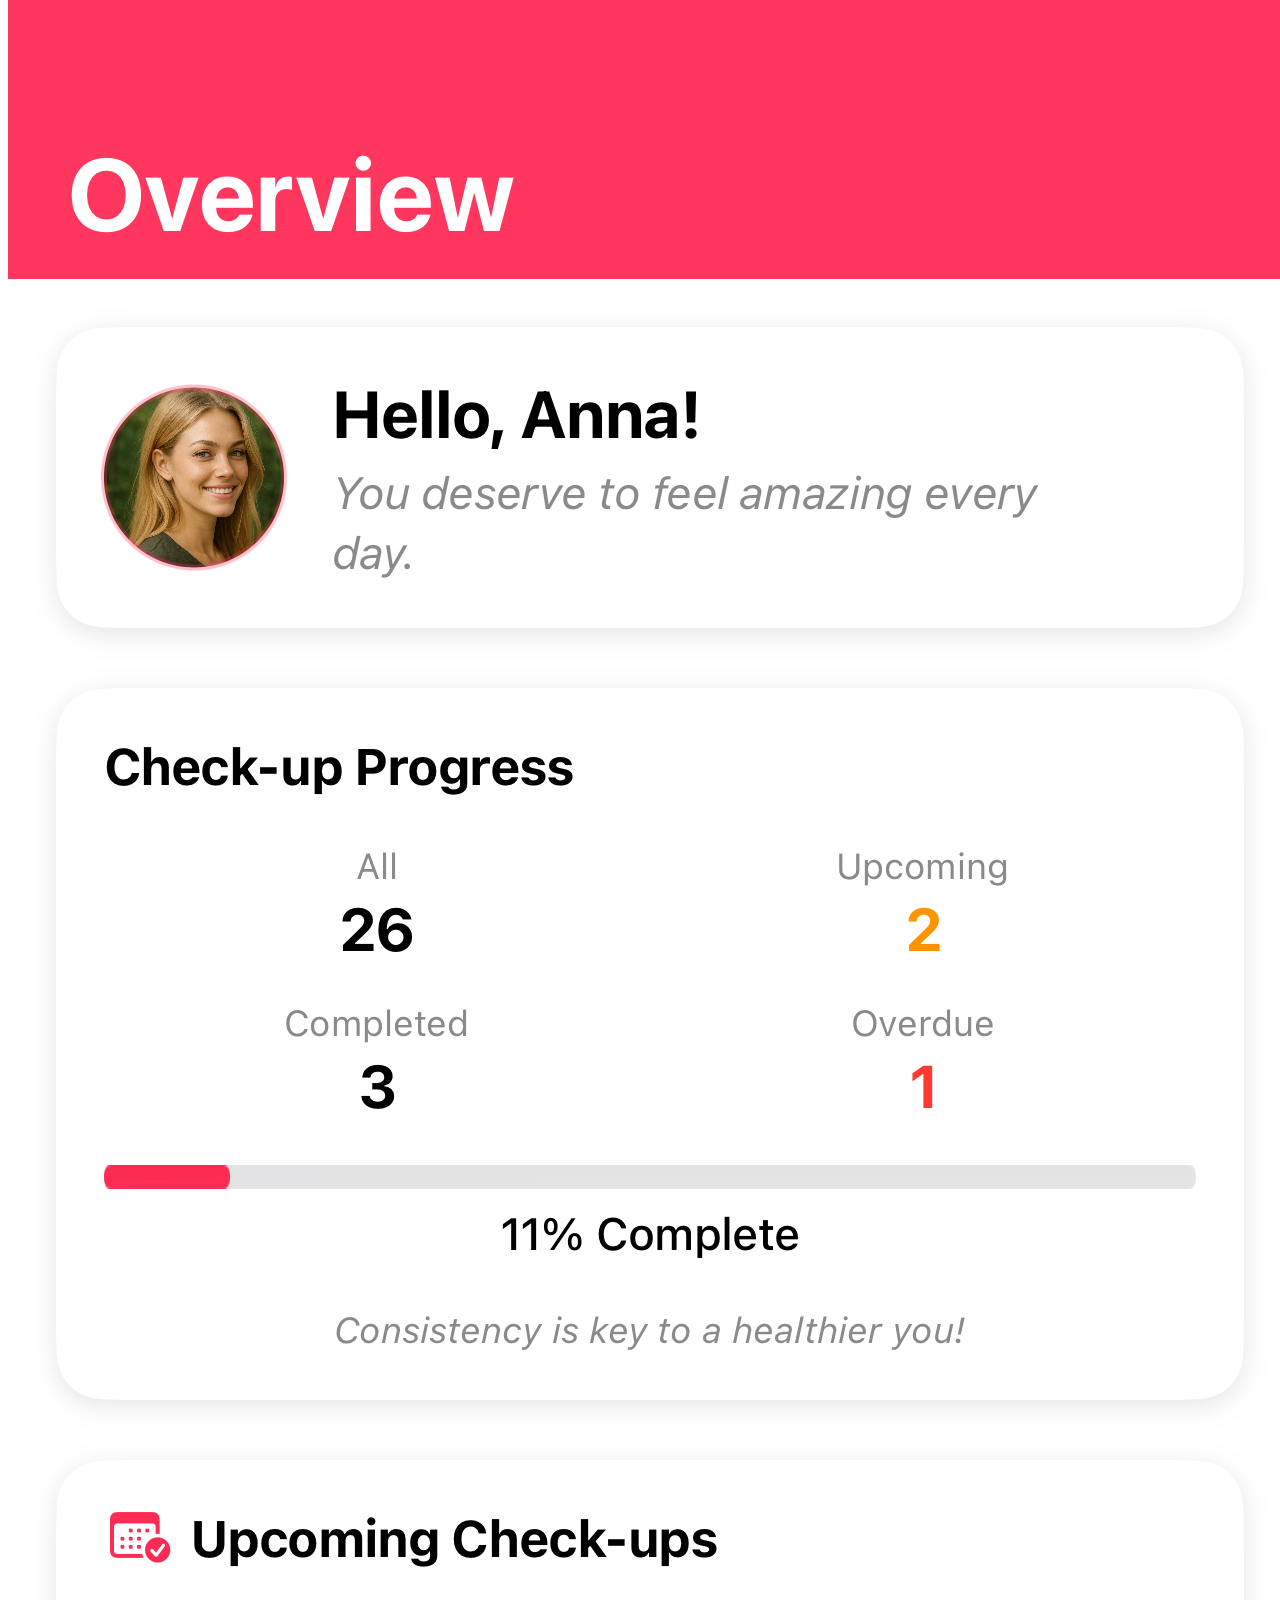
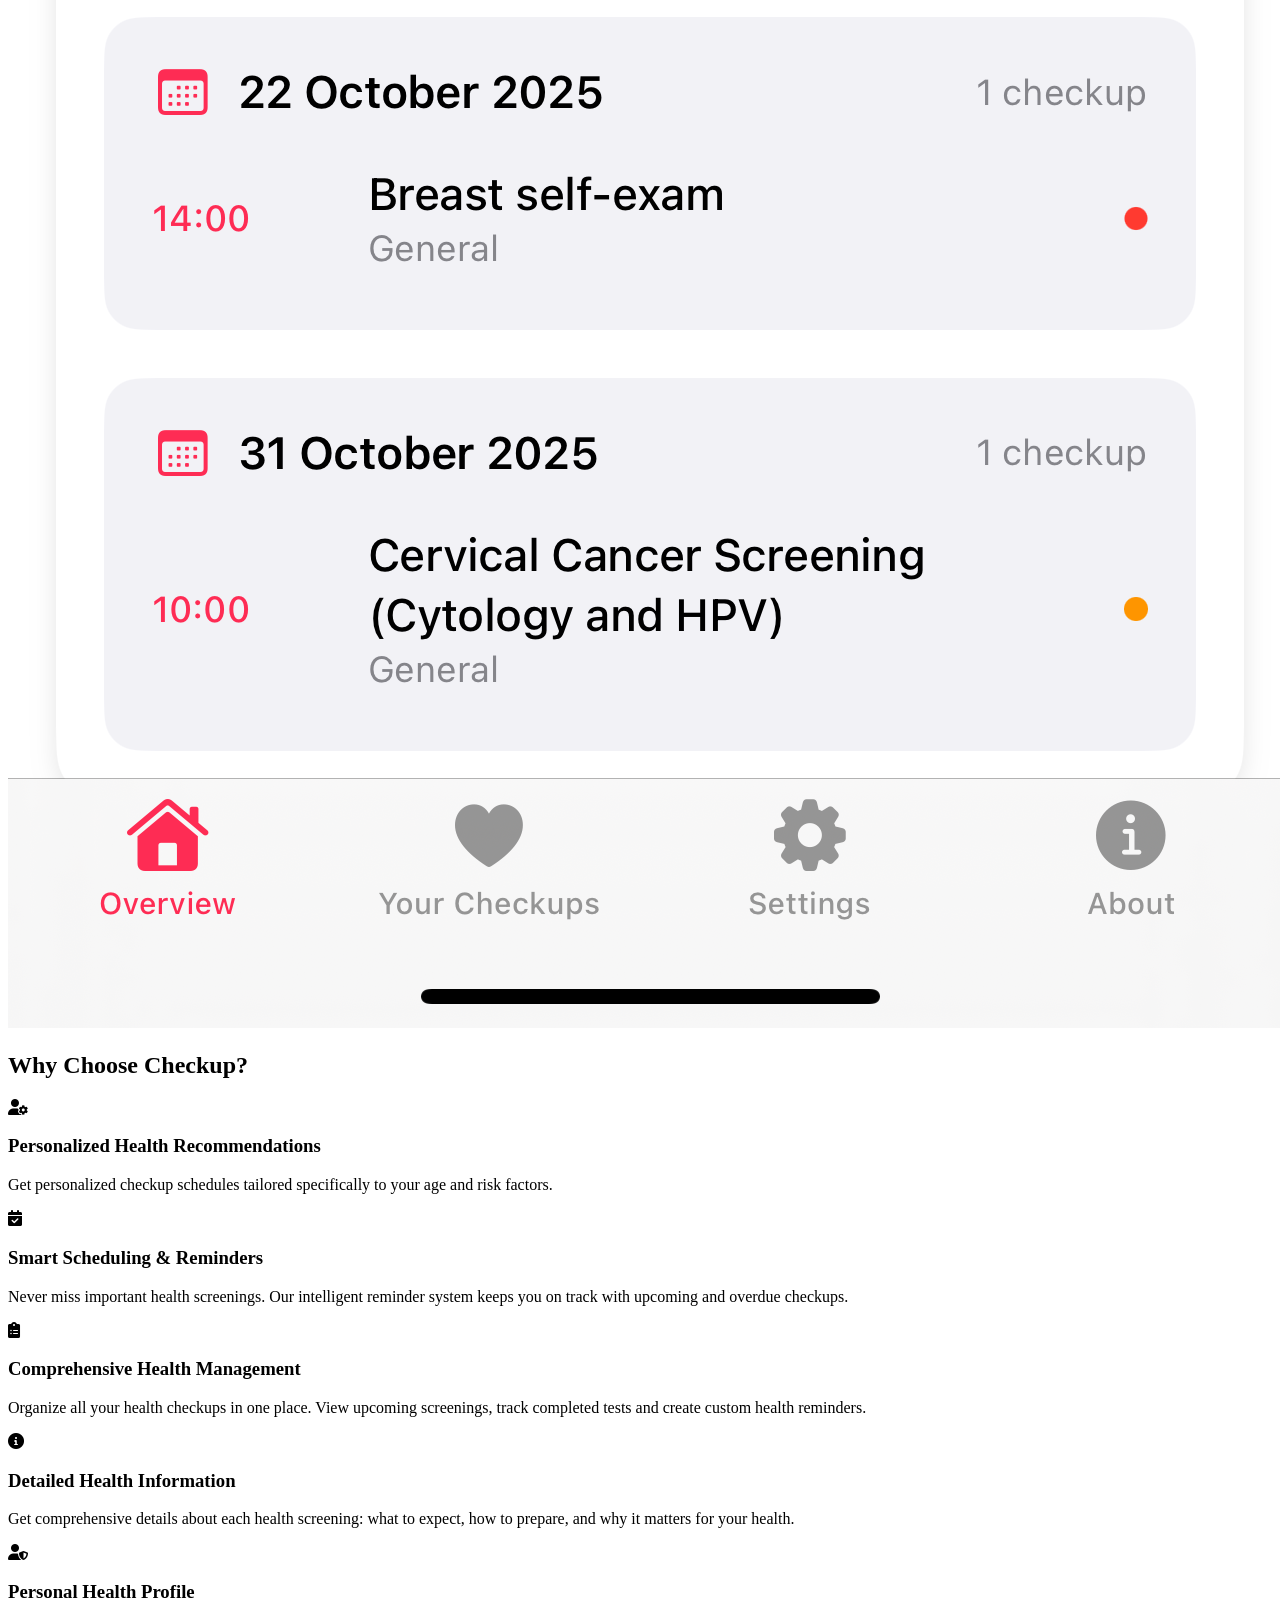
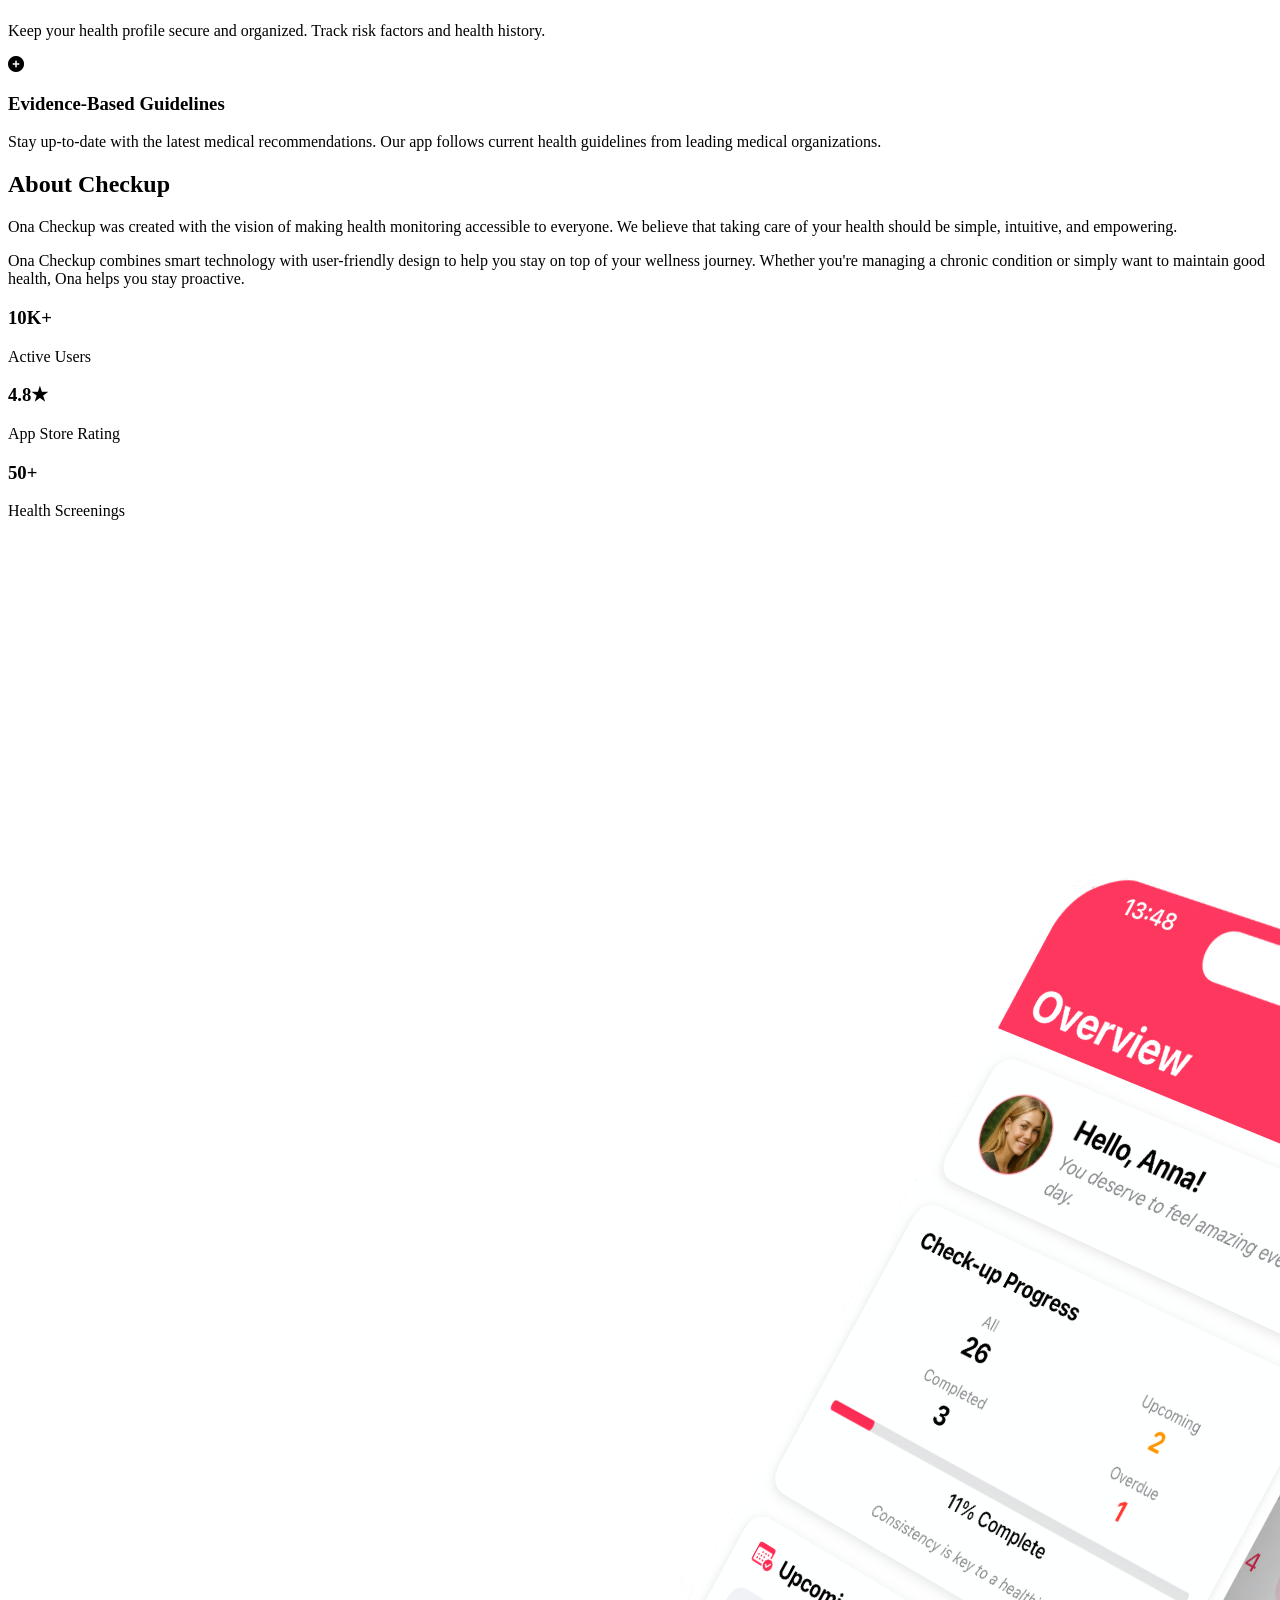
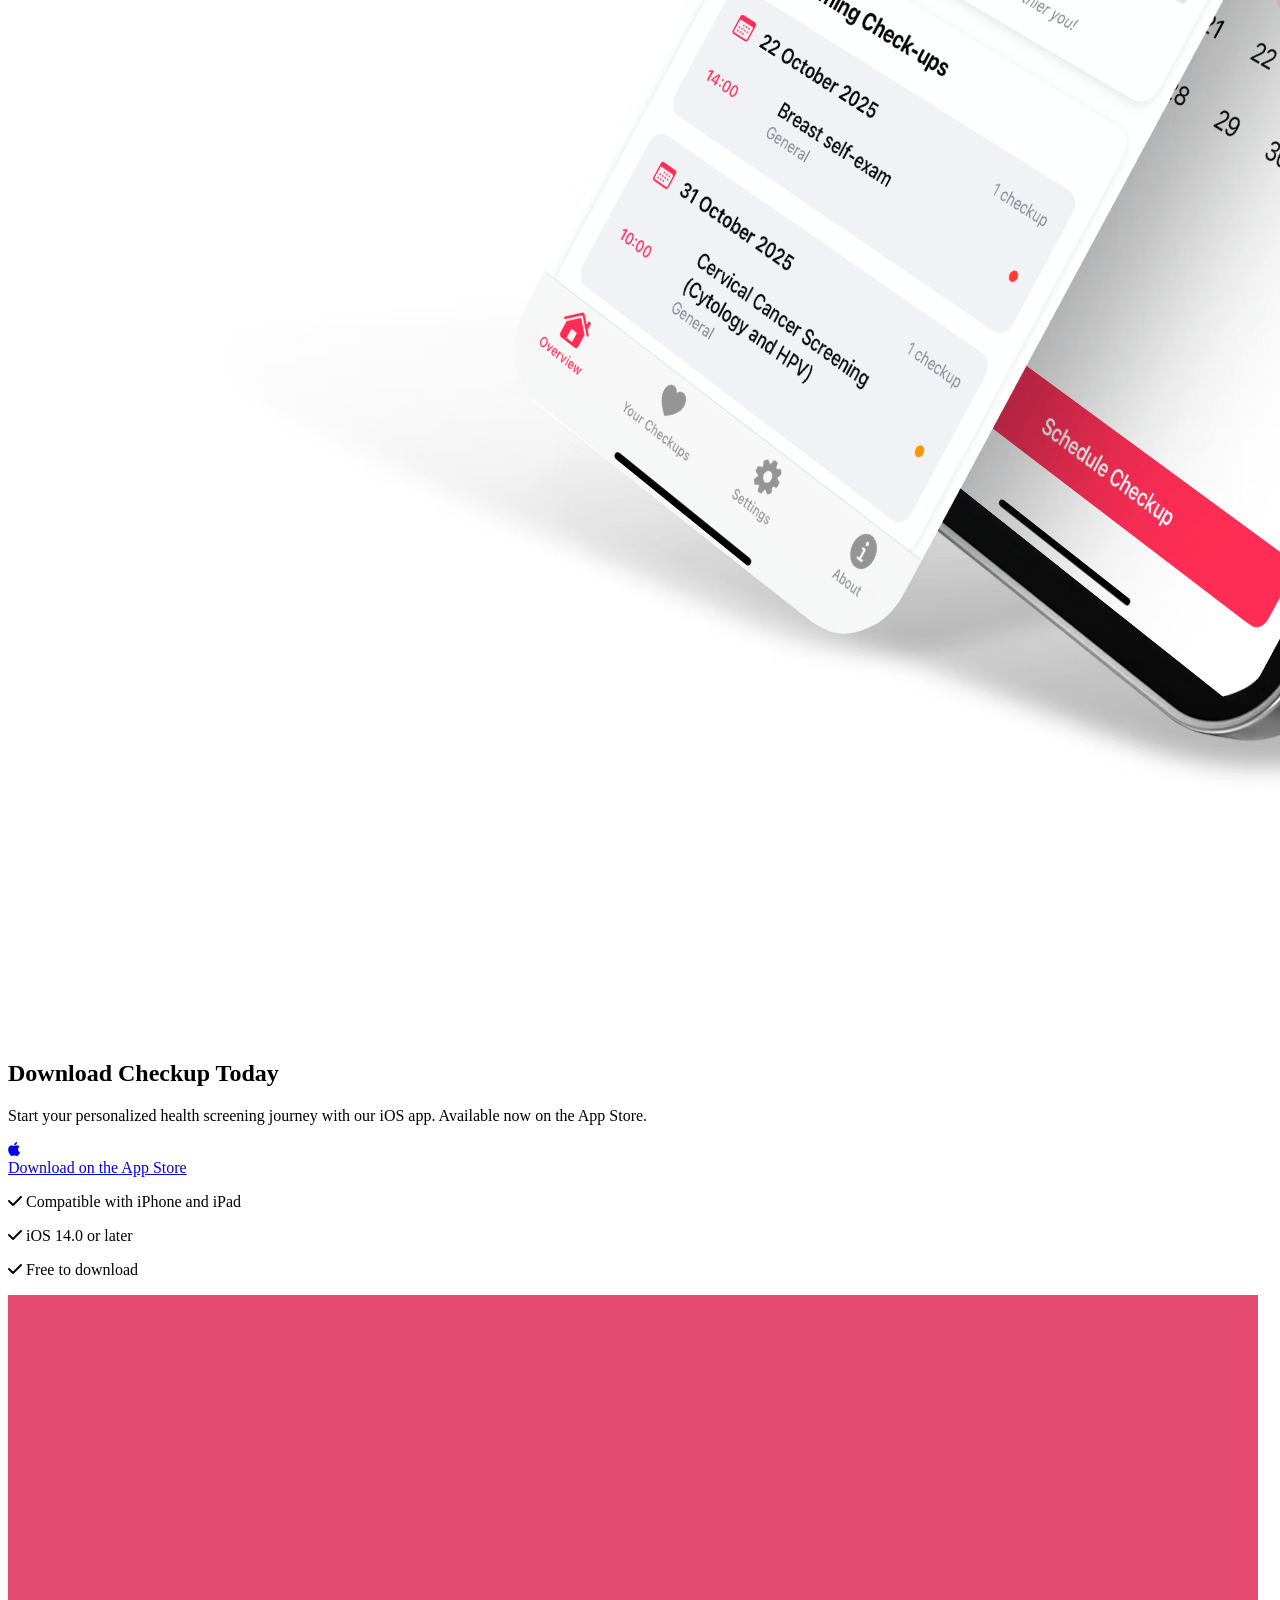
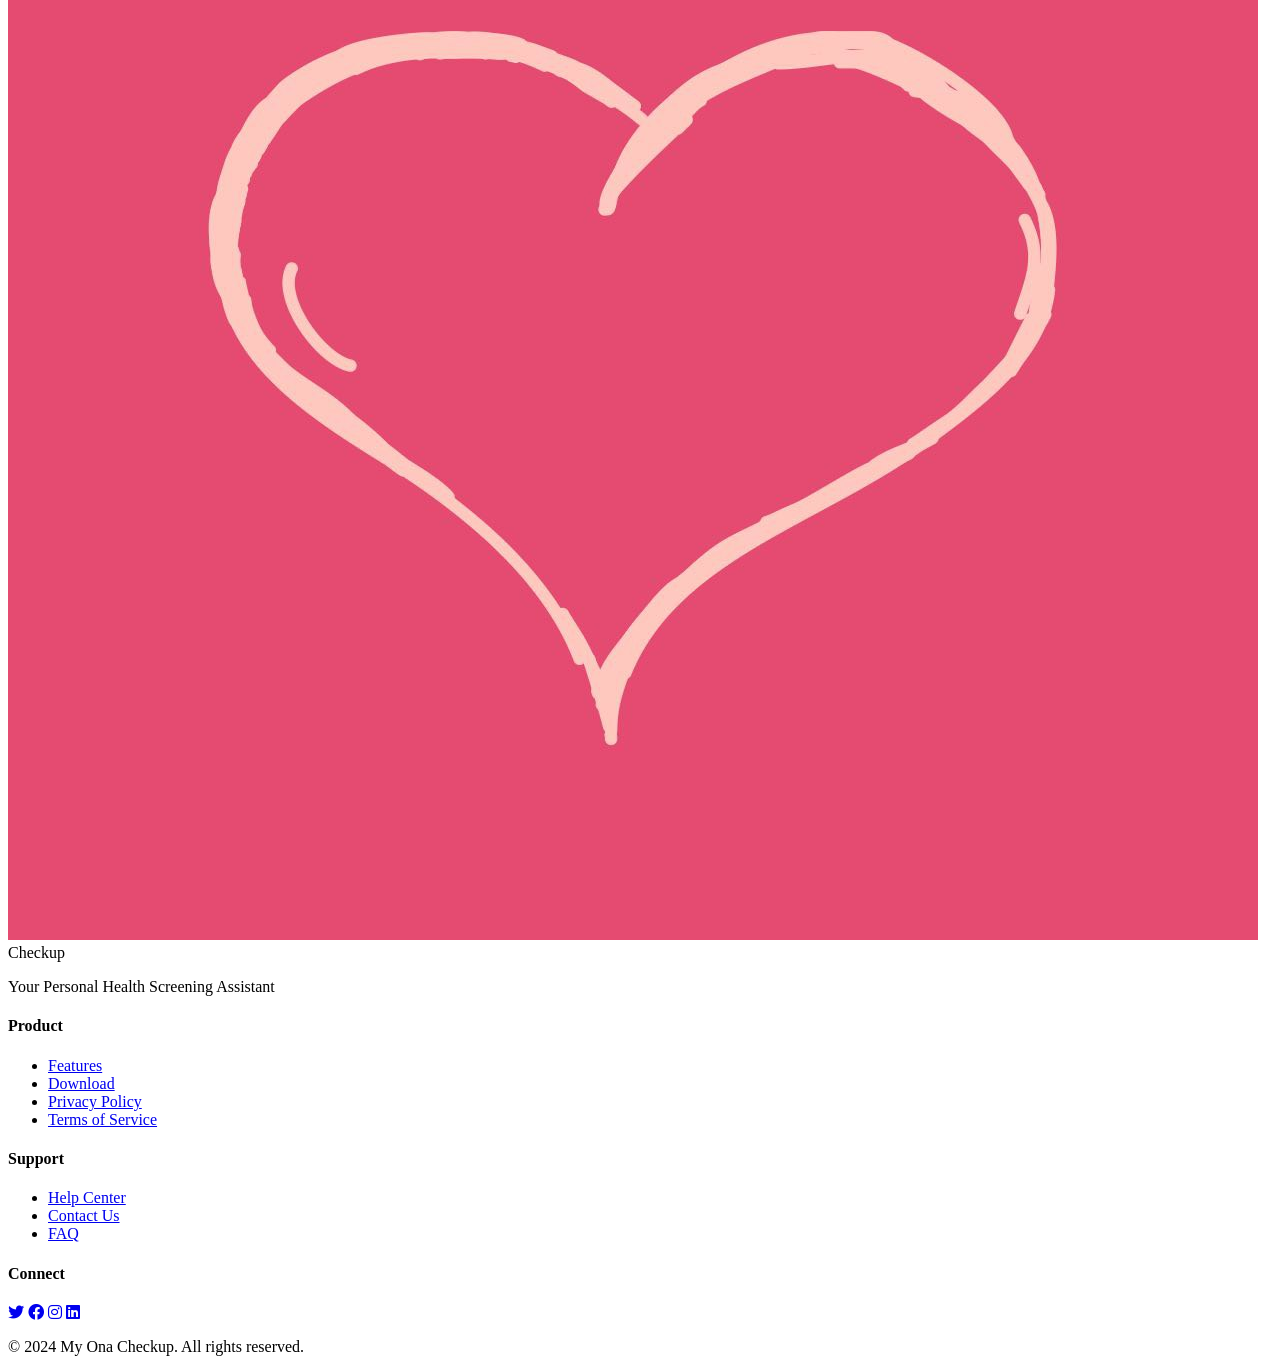
==== commit 65f4f1e7: "Update landing page: Fixed Dynamic Island logo, added cursive font for Ona, updated meta tags, and i" ====
--- a/index.html
+++ b/index.html
@@ -5,7 +5,7 @@
     <meta name="viewport" content="width=device-width, initial-scale=1.0">
     
     <!-- Primary Meta Tags -->
-    <title>My Ona Checkup - Women's Health Tracking & Wellness App | iOS Health App</title>
+    <title>Ona - Women's Health Tracking & Wellness App | iOS Health App</title>
     <meta name="title" content="My Ona Checkup - Women's Health Tracking & Wellness App | iOS Health App">
     <meta name="description" content="Track your health with My Ona Checkup - the leading women's wellness app for health screening, preventive care, and health check reminders. Download our iOS health tracker today.">
     <meta name="keywords" content="myhealth, female checkup, health screening, health check, women wellness, preventive care, checkup reminder, health planner, woman health, self exam, age health, health tracker, health app, health check, health journal, women health app, wellness tracking, health monitoring, medical checkup, health assessment">
@@ -17,20 +17,20 @@
     <!-- Open Graph / Facebook -->
     <meta property="og:type" content="website">
     <meta property="og:url" content="https://onaselfcare.com/">
-    <meta property="og:title" content="My Ona Checkup - Women's Health Tracking & Wellness App">
-    <meta property="og:description" content="Track your health with My Ona Checkup - the leading women's wellness app for health screening, preventive care, and health check reminders. Download our iOS health tracker today.">
-    <meta property="og:image" content="https://onaselfcare.com/images/og-image.jpg">
+    <meta property="og:title" content="Ona - Your Personal Health Screening Assistant">
+    <meta property="og:description" content="Take control of your health with Checkup - the smart, personalized health screening tracker. Evidence-Based recommendations, smart reminders, and comprehensive health management for iOS.">
+    <meta property="og:image" content="https://onaselfcare.com/images/logo.jpg">
     <meta property="og:image:width" content="1200">
     <meta property="og:image:height" content="630">
-    <meta property="og:site_name" content="My Ona Checkup">
+    <meta property="og:site_name" content="Ona Self-Care">
     <meta property="og:locale" content="en_US">
     
     <!-- Twitter -->
     <meta property="twitter:card" content="summary_large_image">
     <meta property="twitter:url" content="https://onaselfcare.com/">
-    <meta property="twitter:title" content="My Ona Checkup - Women's Health Tracking & Wellness App">
-    <meta property="twitter:description" content="Track your health with My Ona Checkup - the leading women's wellness app for health screening, preventive care, and health check reminders. Download our iOS health tracker today.">
-    <meta property="twitter:image" content="https://onaselfcare.com/images/twitter-image.jpg">
+    <meta property="twitter:title" content="Checkup - Your Personal Health Screening Assistant">
+    <meta property="twitter:description" content="Take control of your health with Checkup - the smart, personalized health screening tracker. AI-powered recommendations, smart reminders, and comprehensive health management for iOS.">
+    <meta property="twitter:image" content="https://onaselfcare.com/images/logo.jpg">
     <meta property="twitter:creator" content="@onaselfcare">
     <meta property="twitter:site" content="@onaselfcare">
     
@@ -55,7 +55,7 @@
     {
         "@context": "https://schema.org",
         "@type": "MobileApplication",
-        "name": "My Ona Checkup",
+        "name": "Ona",
         "description": "Women's health tracking and wellness app for health screening, preventive care, and health check reminders",
         "url": "https://onaselfcare.com",
         "applicationCategory": "HealthApplication",
@@ -72,7 +72,7 @@
         },
         "author": {
             "@type": "Organization",
-            "name": "My Ona Checkup"
+            "name": "Ona"
         },
         "keywords": "myhealth, female checkup, health screening, health check, women wellness, preventive care, checkup reminder, health planner, woman health, self exam, age health, health tracker, health app, health journal",
         "screenshot": "https://onaselfcare.com/images/app-screenshot.jpg"
@@ -98,7 +98,9 @@
     </script>
     
     <!-- Stylesheets -->
-    <link rel="stylesheet" href="styles.css">
+    <link rel="preconnect" href="https://fonts.googleapis.com">
+    <link rel="preconnect" href="https://fonts.gstatic.com" crossorigin>
+    <link href="https://fonts.googleapis.com/css2?family=Dancing+Script:wght@400;500;600;700&display=swap" rel="stylesheet">
     <link href="https://fonts.googleapis.com/css2?family=Inter:wght@300;400;500;600;700&display=swap" rel="stylesheet">
     <link rel="stylesheet" href="https://cdnjs.cloudflare.com/ajax/libs/font-awesome/6.0.0/css/all.min.css">
 </head>
@@ -106,10 +108,10 @@
     <!-- Navigation -->
     <nav class="navbar">
         <div class="nav-container">
-            <div class="nav-logo">
-                <img src="images/logo.jpg" alt="My Ona Checkup Logo" class="logo-img">
-                <span>My Ona Checkup</span>
-            </div>
+                <div class="nav-logo">
+                    <img src="images/logo.jpg" alt="Checkup Logo" class="logo-img">
+                    <span>Ona</span>
+                </div>
             <div class="nav-menu">
                 <a href="#features" class="nav-link">Features</a>
                 <a href="#about" class="nav-link">About</a>
@@ -123,7 +125,7 @@
         <div class="hero-container">
             <div class="hero-content">
                 <h1 class="hero-title">Take Control of Your Health</h1>
-                <p class="hero-subtitle">My Ona Checkup makes health monitoring simple, accessible, and personalized. Track your wellness journey with our intuitive iOS app.</p>
+                <p class="hero-subtitle">Ona Checkup makes health monitoring simple, accessible and personalized. Our intuitive iOS app creates custom screening schedules based on your age, risk factors and health profile, helping you stay proactive about your wellness journey.</p>
                 <div class="hero-buttons">
                     <a href="#download" class="btn btn-primary">
                         <i class="fab fa-apple"></i>
@@ -230,49 +232,50 @@
     <!-- Features Section -->
     <section id="features" class="features">
         <div class="container">
-            <h2 class="section-title">Why Choose My Ona Checkup?</h2>
+            <h2 class="section-title">Why Choose Checkup?</h2>
             <div class="features-grid">
                 <div class="feature-card">
                     <div class="feature-icon">
-                        <i class="fas fa-chart-line"></i>
-                    </div>
-                    <h3>Health Tracking</h3>
-                    <p>Monitor vital signs, symptoms, and health metrics with easy-to-use tracking tools.</p>
-                </div>
-                <div class="feature-card">
-                    <div class="feature-icon">
-                        <i class="fas fa-bell"></i>
-                    </div>
-                    <h3>Smart Reminders</h3>
-                    <p>Never miss important health checkups with personalized reminders and notifications.</p>
-                </div>
-                <div class="feature-card">
-                    <div class="feature-icon">
-                        <i class="fas fa-shield-alt"></i>
-                    </div>
-                    <h3>Privacy First</h3>
-                    <p>Your health data is encrypted and secure. Your privacy is our top priority.</p>
-                </div>
-                <div class="feature-card">
-                    <div class="feature-icon">
-                        <i class="fas fa-user-md"></i>
-                    </div>
-                    <h3>Doctor Reports</h3>
-                    <p>Generate comprehensive reports to share with your healthcare providers.</p>
-                </div>
-                <div class="feature-card">
-                    <div class="feature-icon">
-                        <i class="fas fa-mobile-alt"></i>
-                    </div>
-                    <h3>iOS Optimized</h3>
-                    <p>Designed specifically for iPhone and iPad with native iOS features and integrations.</p>
-                </div>
-                <div class="feature-card">
-                    <div class="feature-icon">
-                        <i class="fas fa-heart"></i>
-                    </div>
-                    <h3>Wellness Insights</h3>
-                    <p>Get personalized insights and recommendations based on your health patterns.</p>
+                        <i class="fas fa-user-cog"></i>
+                    </div>
+                    <h3>Personalized Health Recommendations</h3>
+                    <p>Get personalized checkup schedules tailored specifically to your age and risk factors.</p>
+                </div>
+                <div class="feature-card">
+                    <div class="feature-icon">
+                        <i class="fas fa-calendar-check"></i>
+                    </div>
+                    <h3>Smart Scheduling & Reminders</h3>
+                    <p>Never miss important health screenings. Our intelligent reminder system keeps you on track with upcoming and overdue checkups.</p>
+                </div>
+                <div class="feature-card">
+                    <div class="feature-icon">
+                        <i class="fas fa-clipboard-list"></i>
+                    </div>
+                    <h3>Comprehensive Health Management</h3>
+                    <p>Organize all your health checkups in one place. View upcoming screenings, track completed tests and create custom health reminders.</p>
+                </div>
+                <div class="feature-card">
+                    <div class="feature-icon">
+                        <i class="fas fa-info-circle"></i>
+                    </div>
+                    <h3>Detailed Health Information</h3>
+                    <p>Get comprehensive details about each health screening: what to expect, how to prepare, and why it matters for your health.
+                    </p>
+                </div>
+                <div class="feature-card">
+                    <div class="feature-icon">
+                        <i class="fas fa-user-shield"></i>
+                    </div>
+                    <h3>Personal Health Profile</h3>
+                    <p>Keep your health profile secure and organized. Track risk factors and health history.</p>
+                </div>
+                <div class="feature-card">
+                    <div class="feature-icon">
+                        <i class="fas fa-plus-circle"></i>
+                    </div>
+                    <h3>Evidence-Based Guidelines</h3>
+                    <p>Stay up-to-date with the latest medical recommendations. Our app follows current health guidelines from leading medical organizations.</p>
                 </div>
             </div>
         </div>
@@ -283,9 +286,9 @@
         <div class="container">
             <div class="about-content">
                 <div class="about-text">
-                    <h2>About My Ona Checkup</h2>
-                    <p>My Ona Checkup was created with the vision of making health monitoring accessible to everyone. We believe that taking care of your health should be simple, intuitive, and empowering.</p>
-                    <p>Our app combines cutting-edge technology with user-friendly design to help you stay on top of your wellness journey. Whether you're managing a chronic condition or simply want to maintain good health, My Ona Checkup is your trusted companion.</p>
+                    <h2>About Checkup</h2>
+                    <p>Ona Checkup was created with the vision of making health monitoring accessible to everyone. We believe that taking care of your health should be simple, intuitive, and empowering.</p>
+                    <p>Ona Checkup combines smart technology with user-friendly design to help you stay on top of your wellness journey. Whether you're managing a chronic condition or simply want to maintain good health, Ona helps you stay proactive.</p>
                     <div class="about-stats">
                         <div class="stat">
                             <h3>10K+</h3>
@@ -297,7 +300,7 @@
                         </div>
                         <div class="stat">
                             <h3>50+</h3>
-                            <p>Health Metrics</p>
+                            <p>Health Screenings</p>
                         </div>
                     </div>
                 </div>
@@ -314,8 +317,8 @@
     <section id="download" class="download">
         <div class="container">
             <div class="download-content">
-                <h2>Download My Ona Checkup Today</h2>
-                <p>Start your health monitoring journey with our iOS app. Available now on the App Store.</p>
+                <h2>Download Checkup Today</h2>
+                <p>Start your personalized health screening journey with our iOS app. Available now on the App Store.</p>
                 <div class="download-buttons">
                     <a href="#" class="btn btn-app-store">
                         <i class="fab fa-apple"></i>
@@ -340,10 +343,10 @@
             <div class="footer-content">
                 <div class="footer-section">
                     <div class="footer-logo">
-                        <img src="images/logo.jpg" alt="My Ona Checkup Logo" class="logo-img">
-                        <span>My Ona Checkup</span>
-                    </div>
-                    <p>Empowering your health journey with technology.</p>
+                        <img src="images/logo.jpg" alt="Checkup Logo" class="logo-img">
+                        <span>Checkup</span>
+                    </div>
+                    <p>Your Personal Health Screening Assistant</p>
                 </div>
                 <div class="footer-section">
                     <h4>Product</h4>
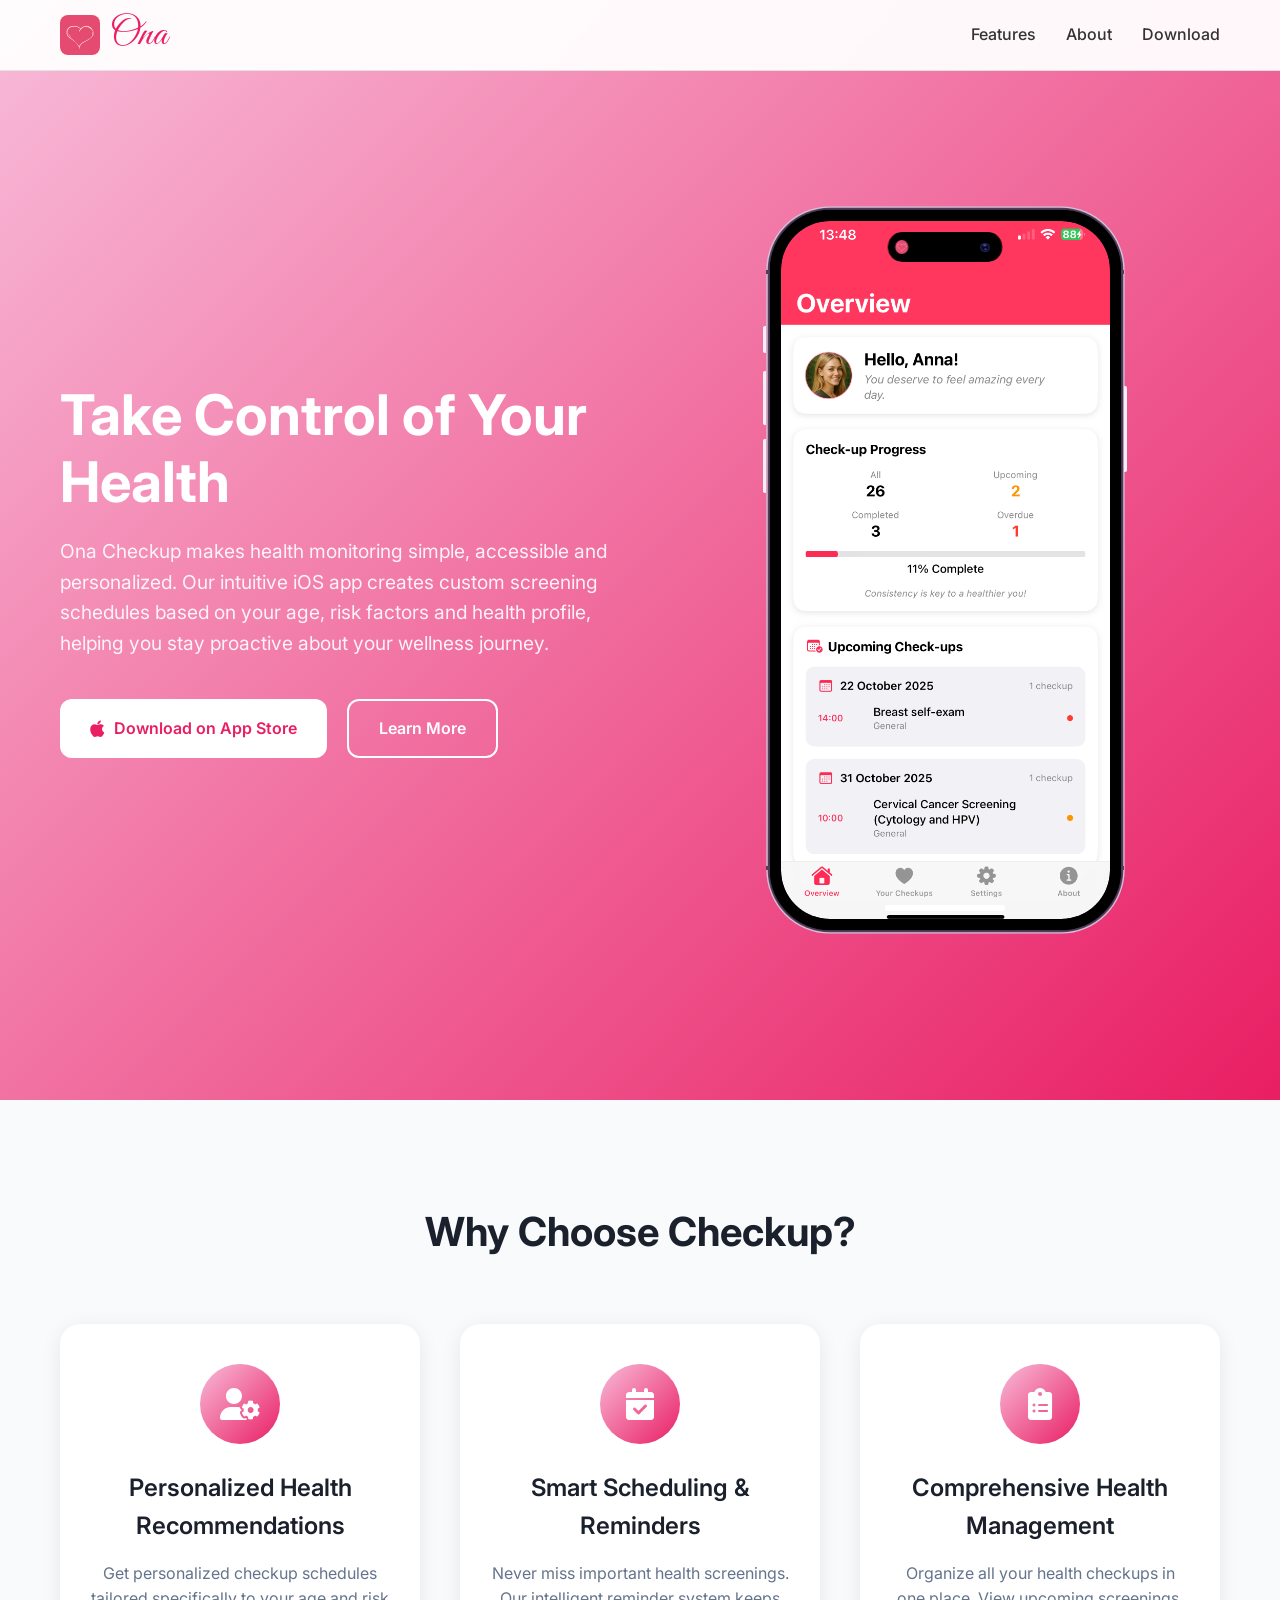
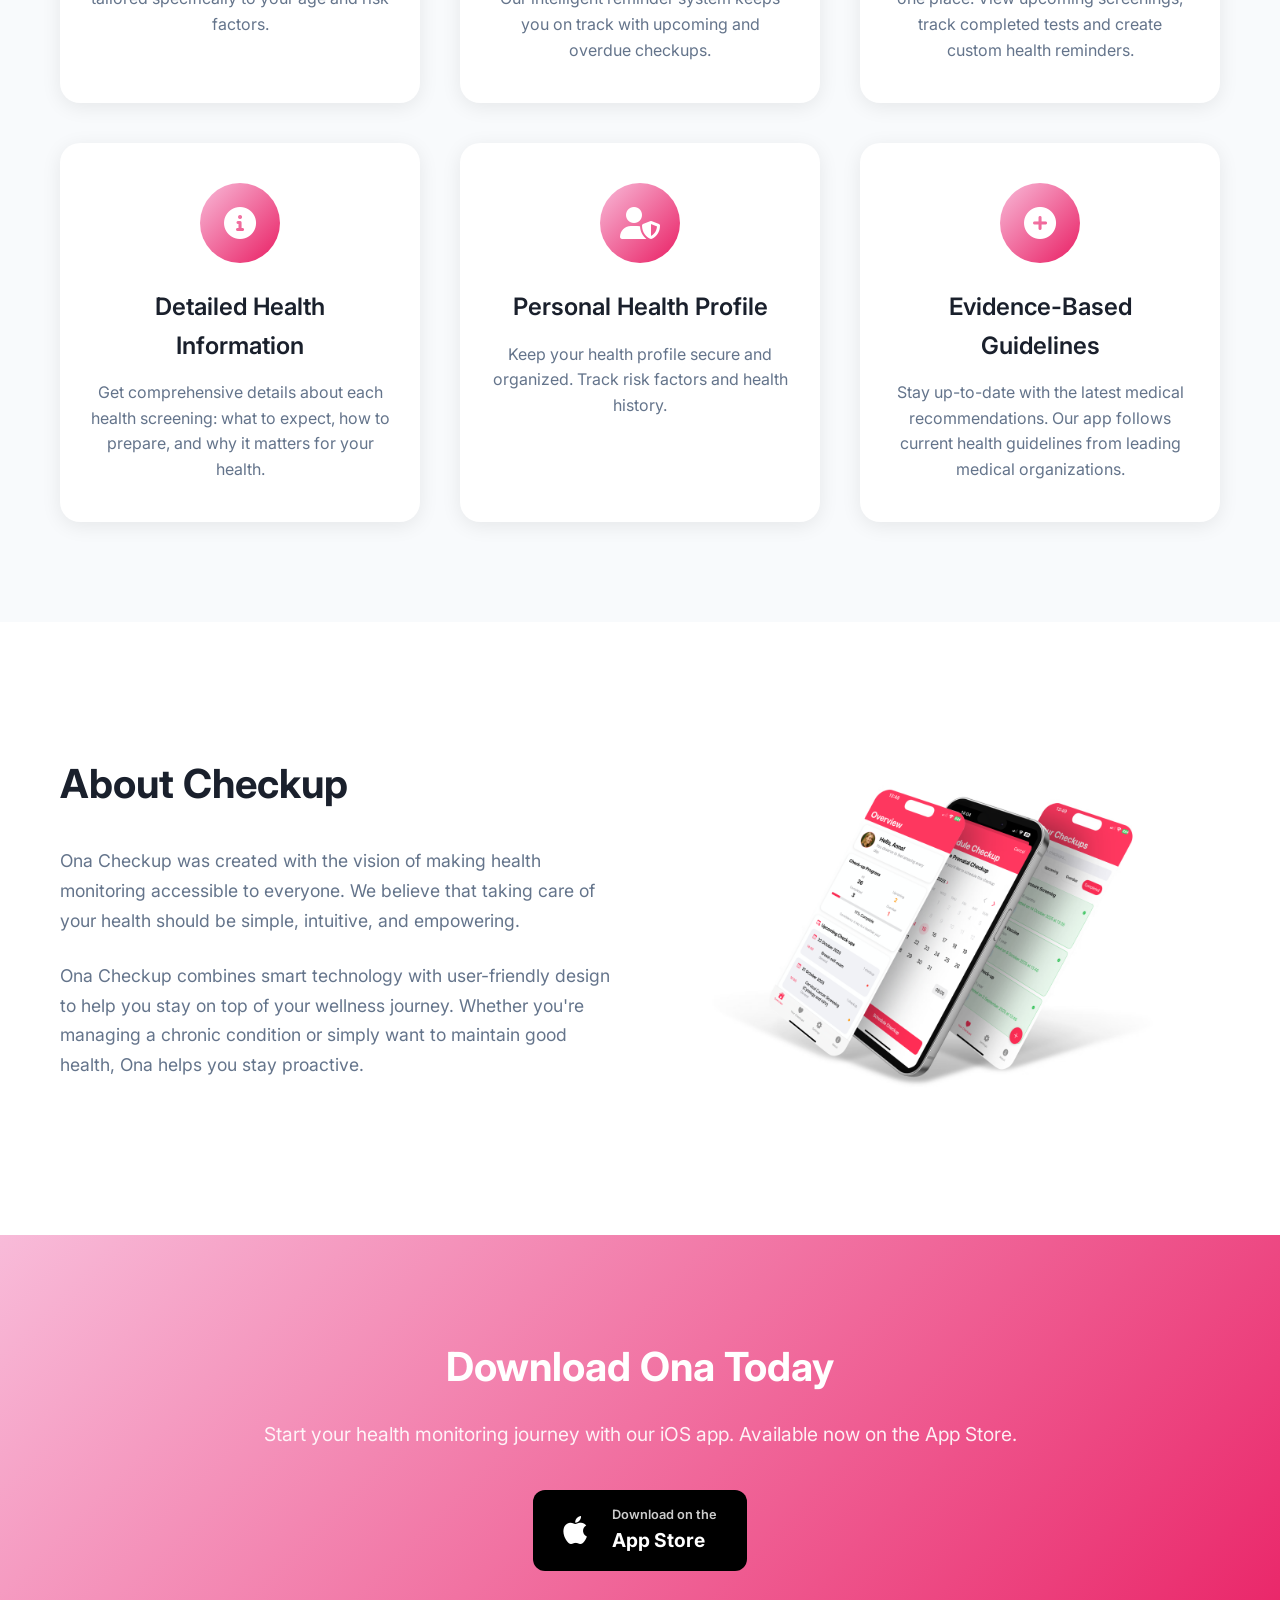
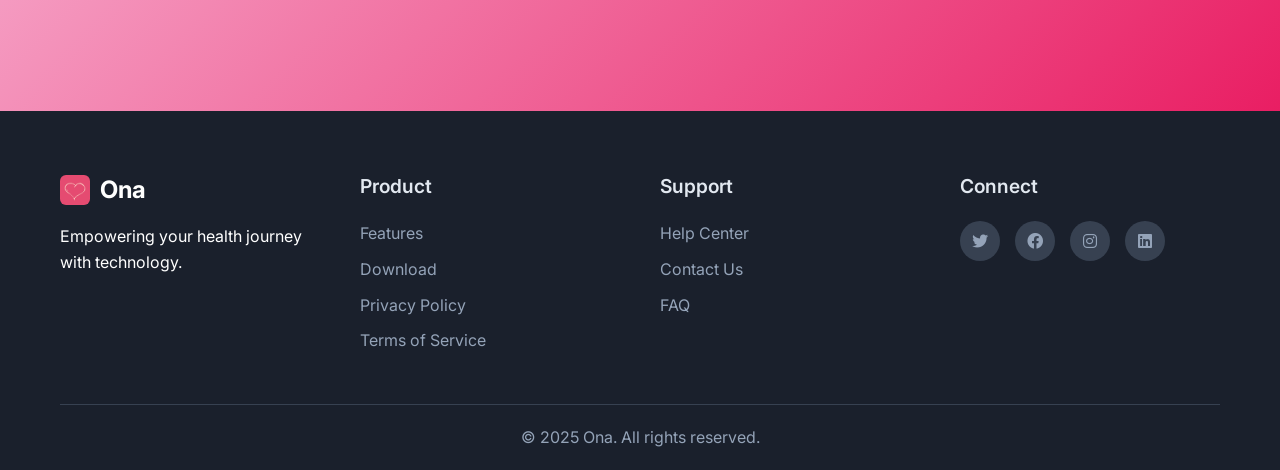
==== commit 995d927b: "Update branding: Add Great Vibes font for Ona, replace Dynamic Island icon with logo, update content" ====
--- a/index.html
+++ b/index.html
@@ -6,10 +6,10 @@
     
     <!-- Primary Meta Tags -->
     <title>Ona - Women's Health Tracking & Wellness App | iOS Health App</title>
-    <meta name="title" content="My Ona Checkup - Women's Health Tracking & Wellness App | iOS Health App">
-    <meta name="description" content="Track your health with My Ona Checkup - the leading women's wellness app for health screening, preventive care, and health check reminders. Download our iOS health tracker today.">
+    <meta name="title" content="Ona - Women's Health Tracking & Wellness App | iOS Health App">
+    <meta name="description" content="Track your health with Ona - the leading women's wellness app for health screening, preventive care, and health check reminders. Download our iOS health tracker today.">
     <meta name="keywords" content="myhealth, female checkup, health screening, health check, women wellness, preventive care, checkup reminder, health planner, woman health, self exam, age health, health tracker, health app, health check, health journal, women health app, wellness tracking, health monitoring, medical checkup, health assessment">
-    <meta name="author" content="My Ona Checkup">
+    <meta name="author" content="Ona">
     <meta name="robots" content="index, follow">
     <meta name="language" content="English">
     <meta name="revisit-after" content="7 days">
@@ -17,20 +17,20 @@
     <!-- Open Graph / Facebook -->
     <meta property="og:type" content="website">
     <meta property="og:url" content="https://onaselfcare.com/">
-    <meta property="og:title" content="Ona - Your Personal Health Screening Assistant">
-    <meta property="og:description" content="Take control of your health with Checkup - the smart, personalized health screening tracker. Evidence-Based recommendations, smart reminders, and comprehensive health management for iOS.">
-    <meta property="og:image" content="https://onaselfcare.com/images/logo.jpg">
+    <meta property="og:title" content="Ona - Women's Health Tracking & Wellness App">
+    <meta property="og:description" content="Track your health with Ona - the leading women's wellness app for health screening, preventive care, and health check reminders. Download our iOS health tracker today.">
+    <meta property="og:image" content="https://onaselfcare.com/images/og-image.jpg">
     <meta property="og:image:width" content="1200">
     <meta property="og:image:height" content="630">
-    <meta property="og:site_name" content="Ona Self-Care">
+    <meta property="og:site_name" content="Ona">
     <meta property="og:locale" content="en_US">
     
     <!-- Twitter -->
     <meta property="twitter:card" content="summary_large_image">
     <meta property="twitter:url" content="https://onaselfcare.com/">
-    <meta property="twitter:title" content="Checkup - Your Personal Health Screening Assistant">
-    <meta property="twitter:description" content="Take control of your health with Checkup - the smart, personalized health screening tracker. AI-powered recommendations, smart reminders, and comprehensive health management for iOS.">
-    <meta property="twitter:image" content="https://onaselfcare.com/images/logo.jpg">
+    <meta property="twitter:title" content="Ona - Women's Health Tracking & Wellness App">
+    <meta property="twitter:description" content="Track your health with Ona - the leading women's wellness app for health screening, preventive care, and health check reminders. Download our iOS health tracker today.">
+    <meta property="twitter:image" content="https://onaselfcare.com/images/twitter-image.jpg">
     <meta property="twitter:creator" content="@onaselfcare">
     <meta property="twitter:site" content="@onaselfcare">
     
@@ -39,7 +39,7 @@
     <meta name="msapplication-TileColor" content="#e91e63">
     <meta name="apple-mobile-web-app-capable" content="yes">
     <meta name="apple-mobile-web-app-status-bar-style" content="default">
-    <meta name="apple-mobile-web-app-title" content="My Ona Checkup">
+    <meta name="apple-mobile-web-app-title" content="Ona">
     
     <!-- Canonical URL -->
     <link rel="canonical" href="https://onaselfcare.com/">
@@ -84,7 +84,7 @@
     {
         "@context": "https://schema.org",
         "@type": "Organization",
-        "name": "My Ona Checkup",
+        "name": "Ona",
         "url": "https://onaselfcare.com",
         "logo": "https://onaselfcare.com/images/logo.jpg",
         "description": "Empowering women's health through technology with our comprehensive health tracking and wellness app",
@@ -98,20 +98,19 @@
     </script>
     
     <!-- Stylesheets -->
-    <link rel="preconnect" href="https://fonts.googleapis.com">
-    <link rel="preconnect" href="https://fonts.gstatic.com" crossorigin>
-    <link href="https://fonts.googleapis.com/css2?family=Dancing+Script:wght@400;500;600;700&display=swap" rel="stylesheet">
+    <link rel="stylesheet" href="styles.css">
     <link href="https://fonts.googleapis.com/css2?family=Inter:wght@300;400;500;600;700&display=swap" rel="stylesheet">
+    <link href="https://fonts.googleapis.com/css2?family=Great+Vibes:wght@400&display=swap" rel="stylesheet">
     <link rel="stylesheet" href="https://cdnjs.cloudflare.com/ajax/libs/font-awesome/6.0.0/css/all.min.css">
 </head>
 <body>
     <!-- Navigation -->
     <nav class="navbar">
         <div class="nav-container">
-                <div class="nav-logo">
-                    <img src="images/logo.jpg" alt="Checkup Logo" class="logo-img">
-                    <span>Ona</span>
-                </div>
+            <div class="nav-logo">
+                <img src="images/logo.jpg" alt="Ona Logo" class="logo-img">
+                <span>Ona</span>
+            </div>
             <div class="nav-menu">
                 <a href="#features" class="nav-link">Features</a>
                 <a href="#about" class="nav-link">About</a>
@@ -218,7 +217,7 @@
                                 <div class="notch-blur"></div>
                                 <div class="screen">
                                     <div class="app-screenshot-container">
-                                        <img src="images/IMG_1.PNG" alt="My Ona Checkup App Screenshot" class="app-screenshot">
+                                        <img src="images/IMG_1.PNG" alt="Ona App Screenshot" class="app-screenshot">
                                     </div>
                                 </div>
                             </div>
@@ -289,7 +288,7 @@
                     <h2>About Checkup</h2>
                     <p>Ona Checkup was created with the vision of making health monitoring accessible to everyone. We believe that taking care of your health should be simple, intuitive, and empowering.</p>
                     <p>Ona Checkup combines smart technology with user-friendly design to help you stay on top of your wellness journey. Whether you're managing a chronic condition or simply want to maintain good health, Ona helps you stay proactive.</p>
-                    <div class="about-stats">
+                    <!-- <div class="about-stats">
                         <div class="stat">
                             <h3>10K+</h3>
                             <p>Active Users</p>
@@ -302,7 +301,7 @@
                             <h3>50+</h3>
                             <p>Health Screenings</p>
                         </div>
-                    </div>
+                    </div> -->
                 </div>
                 <div class="about-image">
                     <div class="app-screenshots">
@@ -317,8 +316,8 @@
     <section id="download" class="download">
         <div class="container">
             <div class="download-content">
-                <h2>Download Checkup Today</h2>
-                <p>Start your personalized health screening journey with our iOS app. Available now on the App Store.</p>
+                <h2>Download Ona Today</h2>
+                <p>Start your health monitoring journey with our iOS app. Available now on the App Store.</p>
                 <div class="download-buttons">
                     <a href="#" class="btn btn-app-store">
                         <i class="fab fa-apple"></i>
@@ -328,11 +327,6 @@
                         </div>
                     </a>
                 </div>
-                <div class="download-info">
-                    <p><i class="fas fa-check"></i> Compatible with iPhone and iPad</p>
-                    <p><i class="fas fa-check"></i> iOS 14.0 or later</p>
-                    <p><i class="fas fa-check"></i> Free to download</p>
-                </div>
             </div>
         </div>
     </section>
@@ -343,10 +337,10 @@
             <div class="footer-content">
                 <div class="footer-section">
                     <div class="footer-logo">
-                        <img src="images/logo.jpg" alt="Checkup Logo" class="logo-img">
-                        <span>Checkup</span>
-                    </div>
-                    <p>Your Personal Health Screening Assistant</p>
+                        <img src="images/logo.jpg" alt="Ona Logo" class="logo-img">
+                        <span>Ona</span>
+                    </div>
+                    <p>Empowering your health journey with technology.</p>
                 </div>
                 <div class="footer-section">
                     <h4>Product</h4>
@@ -376,7 +370,7 @@
                 </div>
             </div>
             <div class="footer-bottom">
-                <p>&copy; 2024 My Ona Checkup. All rights reserved.</p>
+                <p>&copy; 2025 Ona. All rights reserved.</p>
             </div>
         </div>
     </footer>
--- a/styles.css
+++ b/styles.css
@@ -0,0 +1,1484 @@
+/* Reset and Base Styles */
+* {
+    margin: 0;
+    padding: 0;
+    box-sizing: border-box;
+}
+
+body {
+    font-family: 'Inter', -apple-system, BlinkMacSystemFont, 'Segoe UI', Roboto, sans-serif;
+    line-height: 1.6;
+    color: #333;
+    background-color: #ffffff;
+}
+
+.container {
+    max-width: 1200px;
+    margin: 0 auto;
+    padding: 0 20px;
+}
+
+/* Navigation */
+.navbar {
+    position: fixed;
+    top: 0;
+    width: 100%;
+    background: rgba(255, 255, 255, 0.95);
+    backdrop-filter: blur(10px);
+    border-bottom: 1px solid rgba(0, 0, 0, 0.1);
+    z-index: 1000;
+    transition: all 0.3s ease;
+}
+
+.nav-container {
+    max-width: 1200px;
+    margin: 0 auto;
+    padding: 0 20px;
+    display: flex;
+    justify-content: space-between;
+    align-items: center;
+    height: 70px;
+}
+
+.nav-logo {
+    display: flex;
+    align-items: center;
+    font-size: 1.5rem;
+    font-weight: 700;
+    color: #e91e63;
+}
+
+.nav-logo span {
+    font-family: 'Great Vibes', cursive;
+    font-size: 2.5rem;
+    font-weight: 400;
+}
+
+.nav-logo i {
+    margin-right: 10px;
+    font-size: 1.8rem;
+}
+
+.logo-img {
+    width: 40px;
+    height: 40px;
+    margin-right: 10px;
+    border-radius: 8px;
+    object-fit: cover;
+}
+
+.nav-menu {
+    display: flex;
+    gap: 30px;
+}
+
+.nav-link {
+    text-decoration: none;
+    color: #333;
+    font-weight: 500;
+    transition: color 0.3s ease;
+}
+
+.nav-link:hover {
+    color: #e91e63;
+}
+
+/* Hero Section */
+.hero {
+    padding: 120px 0 80px;
+    background: linear-gradient(135deg, #f8bbd9 0%, #e91e63 100%);
+    color: white;
+    overflow: hidden;
+}
+
+.hero-container {
+    max-width: 1200px;
+    margin: 0 auto;
+    padding: 0 20px;
+    display: grid;
+    grid-template-columns: 1fr 1fr;
+    gap: 60px;
+    align-items: center;
+}
+
+.hero-title {
+    font-size: 3.5rem;
+    font-weight: 700;
+    margin-bottom: 20px;
+    line-height: 1.2;
+}
+
+.hero-subtitle {
+    font-size: 1.2rem;
+    margin-bottom: 40px;
+    opacity: 0.9;
+    line-height: 1.6;
+}
+
+.hero-buttons {
+    display: flex;
+    gap: 20px;
+    flex-wrap: wrap;
+}
+
+.btn {
+    display: inline-flex;
+    align-items: center;
+    padding: 15px 30px;
+    border-radius: 12px;
+    text-decoration: none;
+    font-weight: 600;
+    transition: all 0.3s ease;
+    border: none;
+    cursor: pointer;
+    font-size: 1rem;
+}
+
+.btn-primary {
+    background: #ffffff;
+    color: #e91e63;
+}
+
+.btn-primary:hover {
+    background: #f8fafc;
+    transform: translateY(-2px);
+    box-shadow: 0 10px 25px rgba(0, 0, 0, 0.2);
+}
+
+.btn-secondary {
+    background: transparent;
+    color: white;
+    border: 2px solid white;
+}
+
+.btn-secondary:hover {
+    background: white;
+    color: #e91e63;
+}
+
+.btn i {
+    margin-right: 10px;
+    font-size: 1.2rem;
+}
+
+/* Sophisticated iPhone Mockup */
+:root {
+	--size: max(5px, 1vmin);
+	--height: 80em;
+	--pad: 1.25em;
+	--border-radius: 6.666em;
+	--gutter: calc(var(--pad) * 2);
+	--scene-pad: 5vmin;
+	--bg-blur: 0.333em;
+	
+	--button-width: 0.333em;
+	
+	--notch-height: 3.33em;
+	--notch-width: 33.3%;
+	--notch-radius: calc(var(--border-radius) - calc(var(--pad) * 2));
+	--notch-duration: 0.333s;
+	
+	--ease: cubic-bezier(.666, 0, .4, 1);
+	--ease-spring: cubic-bezier(.666, 0, .4, 1.2);
+	--ease-out: cubic-bezier(.15,0,.333,1);
+	
+	--border-width: 0.4em;
+	
+	--deep-purple: 284;
+	--gold: 22.5;
+	--space-black: 215;
+	--silver: 254;
+	
+	--c-h: var(--deep-purple);
+	--c-s: 100%;
+	--c-l: 50%;
+}
+
+@keyframes appear {
+	to {
+		transform: scale3d(1,1,1);
+		opacity: 1;
+	}
+}
+
+.scene {
+	display: flex;
+	flex-wrap: wrap;
+	gap: 3em 0;
+	align-items: center;
+	align-content: center;
+	justify-content: center;
+	min-height: 100vh;
+	font-family: Inter;
+	font-size: var(--size);
+	padding: var(--scene-pad);
+	box-sizing: border-box;
+}
+
+.phone-con {
+	flex-basis: 100%;
+	display: flex;
+	justify-content: center;
+}
+
+.phone {
+	position: relative;
+	z-index: 1;
+	
+	aspect-ratio: 37/76;
+	background: black;
+	height: var(--height);
+	border-radius: var(--border-radius);
+	box-shadow: 0 0 0.1em 0.25em hsl(var(--c-h), 20%, 25%), 0 0 0 var(--border-width) hsl(var(--c-h), 30%, 85%);
+	box-sizing: border-box;
+	
+	opacity: 0;
+	transform: scale3d(1.1,1.1,1);
+	animation: appear 1s var(--ease-out) forwards;
+	webkit-backface-visibility: hidden;
+	
+	&:before {
+		content: '';
+		position: absolute;
+		top: var(--border-radius);
+		right: calc(var(--border-width) * -1);
+		bottom: var(--border-radius);
+		left: calc(var(--border-width) * -1);
+		border: 0.5em solid hsl(var(--c-h), 20%, 30%);
+		border-left-width: 0;
+		border-right-width: 0;
+	}
+}
+
+.buttons {
+	position: absolute;
+	inset: calc(var(--border-width) * -1);
+	pointer-events: none;
+	
+	.left,
+	.right {
+		position: absolute;
+		width: var(--button-width);
+		display: flex;
+		flex-direction: column;
+		align-items: stretch;
+		gap: 1.5em;
+	}
+	
+	.left {
+		right: 100%;
+		top: calc(var(--border-radius) * 2);
+		
+		.button {
+			
+			&:nth-child(1) {
+				height: 3em;
+				margin-bottom: 0.5em;
+			}
+		}
+	}
+	
+	.right {
+		left: 100%;
+		transform: scale3d(-1, 1, 1);
+		top: calc(var(--border-radius) * 3);
+		
+		.button {
+			height: 9.5em;
+		}
+	}
+	
+	.button {
+		background: hsl(var(--c-h), 20%, 95%);
+		height: 6em;
+		box-shadow:
+		 	inset -0.15em 0 0.1em black, 
+			inset 0 0 0.1em hsl(var(--c-h), 30%, 90%),
+			inset 0 0.2em 0.1em hsl(var(--c-h), 30%, 90%),
+			inset 0 -0.2em 0.1em hsl(var(--c-h), 30%, 90%),
+		 	inset -0.1em 0.333em 0.1em rgba(black, 0.5), 
+		 	inset -0.1em -0.333em 0.1em rgba(black, 0.5), 
+		;
+		
+		border-top-left-radius: 0.2em;
+		border-bottom-left-radius: 0.2em;
+	}
+}
+
+.screen-container {
+	position: absolute;
+	inset: 0;
+	
+	border-radius: var(--border-radius);
+	border: var(--pad) solid black;
+	
+	display: flex;
+	flex-direction: column;
+	align-items: center;
+	gap: calc(var(--pad) * 2);
+	
+	&:before {
+		content: '';
+		position: absolute;
+		z-index: 2;
+		background: white;
+		width: 36.6%;
+		bottom: calc(var(--pad) * 0.75);
+		height: calc(var(--pad) * 0.5);
+		border-radius: calc(var(--pad) * 0.25);
+		filter: drop-shadow(0 0.1em 0.25em rgba(black, 0.1));
+	}
+}
+
+.bg {
+	position: absolute;
+	inset: 0;
+	background: black;
+	border-radius: calc(var(--border-radius) - var(--pad));
+	overflow: hidden;
+	transform: translateZ(0);
+	
+	> * {
+		position: absolute;
+		inset: 0;
+		display: flex;
+		flex-direction: column;
+		opacity: 0;
+		transition: opacity 1s var(--ease-out) 0.5s;
+		background: black;
+	}
+	
+	.section {
+		--g-h: var(--c-h);
+		--g-s: var(--c-s);
+		--g-l: var(--c-l);
+		
+		flex-grow: 1;
+		position: relative;
+		overflow: hidden;
+		
+		border-radius: calc(var(--border-radius) - var(--pad));
+		border-bottom-left-radius: 20em;
+		border-bottom-right-radius: 20em;
+		
+		&:before {
+			content: '';
+			position: absolute;
+			inset: 0;
+			border-radius: inherit;
+			
+			background: radial-gradient(100% 100% at 50% 92.5%, rgba(0,0,0,0.33), transparent),
+				radial-gradient(100% 66.6% at 110% 100%, hsla(calc(var(--g-h) - 45), 100%, 50%, 0.33), transparent),
+				radial-gradient(100% 66.6% at -10% 100%, hsla(calc(var(--g-h) - 45), 100%, 50%, 0.33), transparent),
+				radial-gradient(150% 100% at 50% 80%, hsla(calc(var(--g-h) + 33.3), 100%, 82.5%, 0.65), transparent);
+			
+			background-color: hsl(var(--g-h), var(--g-s), var(--g-l));
+			
+			transform: scale3d(1.1, 1.25, 1);
+			transform-origin: bottom;
+			transition: transform 1s var(--ease-out) 0.5s;
+		}
+		
+		&:after {
+			content: '';
+			position: absolute;
+			inset: 0;
+			border: var(--border-width) solid rgba(white, 0.8);
+			border-radius: inherit;
+			filter: blur(0.05em);
+			
+			mask-image: radial-gradient(100% 100% at 50% 70%, black 30%, transparent 50%);
+			transform: translatez(2px);
+		}
+		
+		.glow {
+			position: absolute;
+			inset: 0;
+			border-radius: inherit;
+			mix-blend-mode: overlay;
+			z-index: 1;
+			background: radial-gradient(80% 150% at 50% 100%, hsl(var(--g-h), 100%, var(--g-l)), transparent 70%);
+		}
+	}
+	
+	.section:last-of-type {
+		--g-h: calc(var(--c-h) - 0);
+		--g-l: calc(var(--c-l) + 40%);
+		
+		transform: scale3d(1, -1, 1) translateZ(1px);
+	}
+}
+
+.notch-container {
+	position: absolute;
+	z-index: 3;
+	top: var(--pad);
+	right: var(--pad);
+	left: var(--pad);
+	display: flex;
+	justify-content: center;
+	
+	height: 100%;
+	max-height: calc(var(--notch-radius) * 2);
+	
+	pointer-events: none;
+	outline: none;
+		
+	transition: var(--notch-duration) var(--ease);
+	transition-property: max-height, max-width, filter, transform;
+	will-change: max-width, max-height, filter;
+	
+	&:hover,
+	&:focus-within {
+		--shadow-opacity: 0.5;
+		transition-timing-function: var(--ease-spring);
+		
+		.content {
+			--content-padding: 2em;
+			
+			.text {
+				opacity: 1;
+			}
+		}
+		
+		.notch {
+			max-width: 100%;
+			max-height: 100%;
+			pointer-events: all;
+			transform: scale3d(1,1,1);
+		}
+		
+		~ .notch-blur {
+			opacity: 1;
+			max-height: calc(var(--notch-radius) * 3.333 + var(--pad));
+		}
+	}
+}
+
+.notch-blur {
+	position: absolute;
+	z-index: 2;
+	top: calc(var(--pad) - 3px);
+	right: calc(var(--pad) - 3px);
+	left: calc(var(--pad) - 3px);
+	height: 100%;
+	max-height: calc(var(--notch-radius) * 1.5);
+	backdrop-filter: blur(0.2em);
+	mask-image: radial-gradient(100% 100% at 50% 60%, black, transparent);
+	opacity: 0;
+	
+	border-radius: calc(var(--border-radius) - var(--pad));
+	
+	transition: var(--notch-duration) var(--ease);
+	transition-property: max-height, max-width, opacity, transform;
+	will-change: max-width, max-height;
+}
+
+.notch {
+	position: relative;
+	border-radius: var(--notch-radius);
+	pointer-events: all;
+	overflow: hidden;
+	color: white;
+	
+	display: flex;
+	
+	cursor: pointer;
+	
+	width: 100%;
+	
+	transition: inherit;
+	transition-property: inherit;
+	will-change: inherit;
+	
+	filter: drop-shadow(0 1em 2em hsla(0 0% 0% / var(--shadow-opacity, 0)));
+	
+	transform: scale3d(0.375,0.4,1);
+	transform-origin: top;
+
+	&:before {
+		content: '';
+		position: absolute;
+		inset: 0;
+		background: black;
+		border-radius: inherit;
+	}
+}
+
+.content {
+	--content-padding: 1.75em;
+	--duration-height: 0.5em;
+	--content-gap: 1em;
+	
+	width: 100%;
+	display: flex;
+	flex-wrap: wrap;
+	align-items: stretch;
+	justify-content: stretch;
+	padding: var(--content-padding);
+	gap: var(--content-gap);
+	font-size: 125%;
+	
+	transition-property: padding;
+	will-change: padding;
+	
+	position: relative;
+	
+	.left,
+	.right {
+		height: 100%;
+		max-height: calc(100% - var(--bar-height, 0%));
+		
+		display: flex;
+		align-items: center;
+		gap: 1em;
+	}
+	
+	.left {
+		flex-grow: 2;
+	}
+	
+	.text {
+		display: flex;
+		flex-direction: column;
+		gap: 0.333em;
+		transition-property: opacity;
+		
+		opacity: var(--bar-opacity, 0);
+		
+		&:before {
+			content: 'Ona';
+			order: 1;
+			text-transform: uppercase;
+		}
+
+		&:after {
+			order: 2;
+			content: 'Health Tracking';
+			opacity: 0.5;
+		}
+	}
+	
+	.right {
+		flex-grow: 1;
+	}
+	
+	.tile {
+		background: transparent;
+		height: 100%;
+		aspect-ratio: 1;
+		border-radius: 33.3%;
+		position: relative;
+		
+		&:before {
+			content: '';
+			position: absolute;
+			inset: 0;
+			border-radius: 50%;
+			background-image: url('images/logo.jpg');
+			background-size: contain;
+			background-repeat: no-repeat;
+			background-position: center;
+		}
+	}
+	
+	.bar {
+		display: flex;
+		align-items: center;
+		gap: 1em;
+		flex-basis: 100%;
+		height: 100%;
+		max-height: var(--bar-height, 0%);
+		color: rgba(white, 0.5);
+		
+		opacity: var(--bar-opacity, 0);
+		
+		.duration {
+			position: relative;
+			height: var(--duration-height);
+			background: rgba(white, 0.25);
+			border-radius: calc(var(--duration-height) * 0.5);
+			overflow: hidden;
+			flex-grow: 1;
+			
+			&:before {
+				content: '';
+				height: 100%;
+				background: white;
+				width: 25%;
+				position: absolute;
+			}
+		}
+			
+		&:before {
+			content: '1:20';
+		}
+		
+		&:after {
+			content: '-1:48';
+		}
+	}
+}
+
+.camera {
+	display: flex;
+	justify-content: center;
+	align-items: center;
+	height: var(--notch-height);
+	aspect-ratio: 1/1;
+	border-radius: 50%;
+	pointer-events: none;
+	
+	position: absolute;
+	z-index: 4;
+	top: calc(var(--pad) * 2);
+	right: calc(50% - calc(var(--notch-width) * 0.5));
+	margin-right: calc(var(--pad) * 0.333);
+
+	&:before {
+		content: "";
+		height: 33.3%;
+		aspect-ratio: 1;
+		border-radius: inherit;
+		box-shadow: inset 0 0 0.25em #4c4da3;
+		background: radial-gradient(#6667ac, transparent 50%) no-repeat 33.3% 10% / 75% 50%,
+			radial-gradient(#4a4b8a, transparent 50%) no-repeat 60% 85% / 50% 50%;
+		background-color: #080928;
+	}
+}
+
+.screen {
+	display: flex;
+	flex-wrap: wrap;
+	align-content: flex-start;
+	flex-grow: 1;
+	gap: var(--gutter);
+	
+	box-sizing: border-box;
+	width: 100%;
+	position: relative;
+	overflow: hidden;
+	z-index: 1;
+	
+	padding: 0;
+	border-radius: calc(var(--border-radius) - var(--pad));
+	
+	transition: opacity 1s var(--ease-out) 0.25s;
+}
+
+.app-screenshot-container {
+	width: 100%;
+	height: 100%;
+	position: absolute;
+	top: 0;
+	left: 0;
+	right: 0;
+	bottom: 0;
+	display: flex;
+	align-items: center;
+	justify-content: center;
+	background: #000;
+	border-radius: calc(var(--border-radius) - var(--pad));
+	overflow: hidden;
+}
+
+.app-screenshot {
+	width: 100%;
+	height: 100%;
+	object-fit: cover;
+	border-radius: calc(var(--border-radius) - var(--pad));
+}
+
+.app {
+	--col: 4;
+	
+	aspect-ratio: 1;
+	border-radius: 20%;
+	flex-basis: 15%;
+	flex-grow: 1;
+	
+	display: flex;
+	flex-direction: column;
+	justify-content: space-between;
+	gap: 2%;
+	
+	padding: 5%;
+	box-sizing: border-box;
+	font-size: 1.5em;
+	
+	--scale: 1.5;
+	--duration: 0.8s;
+	
+	transform: scale3d(var(--scale), var(--scale), 1);
+	animation: appear var(--duration) var(--ease-out) forwards;
+
+	&:nth-child(1), &:nth-child(2) {
+		flex-basis: 40%;
+		border-radius: 15%;
+		background: linear-gradient(190deg, var(--app-bg-s1, white) 33.3%, var(--app-bg-s2, var(--app-bg-s1, white))) top / 100% 125%;
+	}
+	
+	&:not(:nth-child(1)):not(:nth-child(2)) {
+		&:before {
+			content: '';
+			background: linear-gradient(190deg, var(--app-bg-s1, white), var(--app-bg-s2, var(--app-bg-s1, white))) top / 100% 125%;
+			border-radius: inherit;
+			position: absolute;
+			inset: 0;
+		}
+	}
+	
+	&:nth-child(1) {
+		--app-bg-s1: #e91e63;
+		--app-bg-s2: #f8bbd9;
+		
+		color: white;
+		transform-origin: 125% 200%;
+		
+		.hero-screenshot {
+			width: 100%;
+			height: 100%;
+			object-fit: cover;
+			border-radius: 15%;
+		}
+	}
+}
+
+.pallette {
+	position: relative;
+	z-index: 1;
+	
+	order: 1;
+	display: flex;
+	gap: 2em;
+	margin-right: 2.25em;
+	margin-bottom: -.25em;
+}
+
+.zoom-con {
+	order: 1;
+}
+
+/* Hide inputs */
+input[type="radio"],
+input[type="checkbox"] {
+	display: none;
+}
+
+.swatch {
+	--swatch-size: max(30px,5em);
+	--border-opacity: 0;
+	
+	background: white;
+	width: var(--swatch-size);
+	height: var(--swatch-size);
+	border-radius: 50%;
+	position: relative;
+	cursor: pointer;
+	
+	border: max(1.5px, var(--border-width)) solid black;
+	box-sizing: border-box;
+	
+	background: radial-gradient(100% 100% at 50% 30%, var(--swatch-s1), var(--swatch-s2));
+	
+	opacity: 0;
+	transform: translate3d(0, 20%, 0) scale3d(0.75, 0.75, 1);
+	animation: appear 0.333s var(--ease-out) forwards 0.75s;
+	
+	display: flex;
+	align-items: center;
+	color: white;
+	justify-content: center;
+	
+	outline: none;
+	
+	&:before {
+		content: '';
+		position: absolute;
+		inset: -1px;
+		border-radius: inherit;
+		border: var(--border-width) solid black;
+		background-image: radial-gradient(400% 300% at 50% 225%, transparent 20%, white);
+	}
+	
+	&:not([for="zoom"]) {
+		&:after {			
+			content: '';
+			position: absolute;
+			inset: calc(var(--border-width) * -1);
+			border-width: inherit;
+			border-style: inherit;
+			opacity: var(--border-opacity);
+			transition: 0.25s var(--ease-out);
+			transition-property: opacity;
+			border-radius: inherit;
+		}
+		
+		&:hover {
+			--border-opacity: 0.666;
+		}
+		
+		&:focus {
+			--border-opacity: 1;
+		}
+	}
+	
+	&[for="deep-purple"] {
+		--swatch-s1: hsl(var(--deep-purple), 100%, 50%);
+		--swatch-s2: hsl(calc(var(--deep-purple) - 60), 100%, 20%);
+		
+		&:before {
+			opacity: 0.5;
+		}
+	}
+		
+	&[for="gold"] {
+		--swatch-s1: hsl(var(--gold), 100%, 50%);
+		--swatch-s2: hsl(var(--gold), 100%, 50%);
+	}
+	
+	&[for="space-black"] {
+		--swatch-s1: hsl(var(--space-black), 50%, 20%);
+		--swatch-s2: hsl(var(--space-black), 50%, 10%);
+		
+		&:before {
+			opacity: 0.5;
+		}
+	}
+	
+	&[for="silver"] {
+		--swatch-s1: hsl(var(--silver), 50%, 80%);
+		--swatch-s2: hsl(var(--silver), 50%, 10%);
+		
+		&:before {
+			opacity: 0.75;
+		}
+	}
+	
+	&[for="random"] {
+		&:before {
+			background: none;
+		}
+		
+		border-color: rgba(white, 0.25);
+		transition: border-color 0.2s var(--ease-out);
+		
+		&:hover {		
+			border-color: rgba(white, 0.75);
+			
+			.icon {
+				opacity: 1;
+			}
+		}
+		
+		.icon {
+			position: absolute;
+			inset: 22.5%;
+			background: url("data:image/svg+xml,%3Csvg width='24' height='24' fill='none' xmlns='http://www.w3.org/2000/svg'%3E%3Cpath d='m18 15 3 3m0 0-3 3m3-3h-4l-1-1-1-1h-1m4-13 3 3m0 0-3 3m3-3h-4l-1 1-1 1-6 8-1 1-1 1H3M3 6h4l1 1 1 1 1 1' stroke='%23fff' stroke-width='1.5' stroke-linecap='round' stroke-linejoin='round'/%3E%3C/svg%3E") no-repeat center / contain; 
+			opacity: 0.75;
+			transition: opacity 0.2s var(--ease-out);
+		}
+	}
+
+	&[for="zoom"] {
+		--zoom-icon: url("data:image/svg+xml,%3Csvg width='32' height='32' fill='none' xmlns='http://www.w3.org/2000/svg'%3E%3Cpath d='m5 27 9-9m-9 9v-9m0 9h9M27 5l-9 9m9-9v9m0-9h-9' stroke='%23fff' stroke-width='2' stroke-linecap='round' stroke-linejoin='round'/%3E%3C/svg%3E");
+		animation-delay: 1s;
+		transform-origin: 40% 200%;
+
+		border-color: rgba(white, 0.25);
+		transition: border-color 0.2s var(--ease-out);
+
+		&:before {
+			background: none;
+		}
+
+		&:after {
+			content: '';
+			position: absolute;
+			inset: 22.5%;
+			background: var(--zoom-icon) center / cover;
+			opacity: 0.75;
+			transition: opacity 0.2s var(--ease-out);
+		}
+
+		&:hover {		
+			border-color: rgba(white, 0.5);
+
+			&:after {
+				opacity: 1;
+			}
+		}
+
+		&:focus {		
+			border-color: rgba(white, 0.75);
+
+			&:after {
+				opacity: 1;
+			}
+		}
+	}
+}
+
+/* Theme styles */
+.deep-purple {
+	--c-h: var(--deep-purple);
+	--g-hue-adjust: 40;
+	--g-hue-adjust-2: 45;
+}
+
+.gold {
+	--c-h: var(--gold);
+	--g-hue-adjust: 0;
+}
+
+.space-black {
+	--c-h: var(--space-black);
+	--g-hue-adjust: 0;
+	--g-lightness: 95%;
+}
+
+.silver {
+	--c-h: var(--silver);
+	--c-s: 10%;
+	--g-hue-adjust: 40;
+	--g-lightness: 95%;
+}
+
+/* Theme activation */
+#deep-purple:checked ~ .scene .phone .bg .deep-purple {
+	opacity: 1;
+	z-index: 1;
+	transition-delay: 0s;
+}
+
+#gold:checked ~ .scene .phone .bg .gold {
+	opacity: 1;
+	z-index: 1;
+	transition-delay: 0s;
+}
+
+#space-black:checked ~ .scene .phone .bg .space-black {
+	opacity: 1;
+	z-index: 1;
+	transition-delay: 0s;
+}
+
+#silver:checked ~ .scene .phone .bg .silver {
+	opacity: 1;
+	z-index: 1;
+	transition-delay: 0s;
+}
+
+#random:checked ~ .scene .phone .bg .random {
+	opacity: 1;
+	z-index: 1;
+	transition-delay: 0s;
+}
+
+/* Zoom functionality */
+#zoom:checked ~ .scene {
+	--size: max(5px, 2vmin);
+		
+	opacity: 0;
+	animation: appear 0.5s var(--ease-out) forwards;
+	
+	.phone {
+		order: 1;
+	}
+	
+	.pallette,
+	.zoom-con {
+		order: 0;
+		font-size: 50%;
+	}
+
+	label[for="zoom"] {
+		--zoom-icon: url("data:image/svg+xml,%3Csvg width='32' height='32' fill='none' xmlns='http://www.w3.org/2000/svg'%3E%3Cpath d='m14 18-9 9m9-9v9m0-9H5M18 14l9-9m-9 9V5m0 9h9' stroke='%23fff' stroke-width='2' stroke-linecap='round' stroke-linejoin='round'/%3E%3C/svg%3E");
+	}
+}
+
+.tooltip {
+	--t-caret: 0.5em;
+	
+	position: absolute;
+	z-index: 1;
+	top: calc(100% + var(--t-caret) + 0.5em);
+	white-space: nowrap;
+ 	background: black;
+	color: rgba(white, 0.75);
+	padding: 0.25em;
+	font-size: max(11px, 1em);
+	border-radius: 0.25em;
+	border: 1px solid lighten(black, 25);
+	
+	pointer-events: none;
+	opacity: 0;
+	transition: opacity 0.25s var(--ease);
+	
+	&:after {
+		content: '';
+		position: absolute;
+		bottom: calc(100% - calc(var(--t-caret) / 2) - 1px);
+		left: calc(50% - calc(var(--t-caret) / 2));
+		border-radius: inherit;
+		height: var(--t-caret);
+		width: var(--t-caret);
+		background: inherit;
+		border: inherit;
+		border-top-color: transparent;
+		border-left-color: transparent;
+		transform: rotate(-135deg);
+	}
+}
+
+.app-preview {
+    background: rgba(255, 255, 255, 0.95);
+    border-radius: 20px;
+    padding: 20px;
+    height: 100%;
+    backdrop-filter: blur(10px);
+}
+
+.app-header {
+    display: flex;
+    align-items: center;
+    margin-bottom: 30px;
+    font-weight: 600;
+    color: #e91e63;
+}
+
+.app-header i {
+    margin-right: 10px;
+    font-size: 1.5rem;
+}
+
+.health-metric {
+    display: flex;
+    align-items: center;
+    padding: 15px;
+    margin-bottom: 15px;
+    background: #f8fafc;
+    border-radius: 12px;
+    color: #333;
+}
+
+.health-metric i {
+    margin-right: 15px;
+    color: #e91e63;
+    font-size: 1.2rem;
+}
+
+/* Features Section */
+.features {
+    padding: 100px 0;
+    background: #f8fafc;
+}
+
+.section-title {
+    text-align: center;
+    font-size: 2.5rem;
+    font-weight: 700;
+    margin-bottom: 60px;
+    color: #1a202c;
+}
+
+.features-grid {
+    display: grid;
+    grid-template-columns: repeat(auto-fit, minmax(350px, 1fr));
+    gap: 40px;
+}
+
+.feature-card {
+    background: white;
+    padding: 40px 30px;
+    border-radius: 20px;
+    text-align: center;
+    box-shadow: 0 4px 20px rgba(0, 0, 0, 0.08);
+    transition: transform 0.3s ease, box-shadow 0.3s ease;
+}
+
+.feature-card:hover {
+    transform: translateY(-5px);
+    box-shadow: 0 10px 40px rgba(0, 0, 0, 0.15);
+}
+
+.feature-icon {
+    width: 80px;
+    height: 80px;
+    background: linear-gradient(135deg, #f8bbd9 0%, #e91e63 100%);
+    border-radius: 50%;
+    display: flex;
+    align-items: center;
+    justify-content: center;
+    margin: 0 auto 25px;
+}
+
+.feature-icon i {
+    font-size: 2rem;
+    color: white;
+}
+
+.feature-card h3 {
+    font-size: 1.5rem;
+    font-weight: 600;
+    margin-bottom: 15px;
+    color: #1a202c;
+}
+
+.feature-card p {
+    color: #64748b;
+    line-height: 1.6;
+}
+
+/* About Section */
+.about {
+    padding: 100px 0;
+    background: white;
+}
+
+.about-content {
+    display: grid;
+    grid-template-columns: 1fr 1fr;
+    gap: 60px;
+    align-items: center;
+}
+
+.about-text h2 {
+    font-size: 2.5rem;
+    font-weight: 700;
+    margin-bottom: 30px;
+    color: #1a202c;
+}
+
+.about-text p {
+    font-size: 1.1rem;
+    color: #64748b;
+    margin-bottom: 25px;
+    line-height: 1.7;
+}
+
+.about-stats {
+    display: flex;
+    gap: 40px;
+    margin-top: 40px;
+}
+
+.stat {
+    text-align: center;
+}
+
+.stat h3 {
+    font-size: 2rem;
+    font-weight: 700;
+    color: #e91e63;
+    margin-bottom: 5px;
+}
+
+.stat p {
+    color: #64748b;
+    font-weight: 500;
+}
+
+.app-screenshots {
+    display: flex;
+    gap: 20px;
+    justify-content: center;
+    align-items: flex-end;
+}
+
+.screenshot {
+    width: 120px;
+    height: 200px;
+    border-radius: 20px;
+    box-shadow: 0 10px 30px rgba(0, 0, 0, 0.2);
+}
+
+/* Multiple Screens Image */
+.multiple-screens-image {
+    max-width: 100%;
+    height: auto;
+}
+
+/* Download Section */
+.download {
+    padding: 100px 0;
+    background: linear-gradient(135deg, #f8bbd9 0%, #e91e63 100%);
+    color: white;
+    text-align: center;
+}
+
+.download-content h2 {
+    font-size: 2.5rem;
+    font-weight: 700;
+    margin-bottom: 20px;
+}
+
+.download-content p {
+    font-size: 1.2rem;
+    margin-bottom: 40px;
+    opacity: 0.9;
+}
+
+.download-buttons {
+    margin-bottom: 40px;
+}
+
+.btn-app-store {
+    background: #000;
+    color: white;
+    padding: 15px 30px;
+    border-radius: 12px;
+    text-decoration: none;
+    display: inline-flex;
+    align-items: center;
+    gap: 15px;
+    font-weight: 600;
+    transition: all 0.3s ease;
+}
+
+.btn-app-store:hover {
+    background: #333;
+    transform: translateY(-2px);
+    box-shadow: 0 10px 25px rgba(0, 0, 0, 0.3);
+}
+
+.btn-app-store i {
+    font-size: 2rem;
+}
+
+.btn-text {
+    display: flex;
+    flex-direction: column;
+    align-items: flex-start;
+}
+
+.btn-small {
+    font-size: 0.8rem;
+    opacity: 0.8;
+}
+
+.btn-large {
+    font-size: 1.2rem;
+    font-weight: 700;
+}
+
+.download-info {
+    display: flex;
+    justify-content: center;
+    gap: 40px;
+    flex-wrap: wrap;
+}
+
+.download-info p {
+    display: flex;
+    align-items: center;
+    gap: 10px;
+    font-size: 1rem;
+}
+
+.download-info i {
+    color: #10b981;
+}
+
+/* Footer */
+.footer {
+    background: #1a202c;
+    color: white;
+    padding: 60px 0 20px;
+}
+
+.footer-content {
+    display: grid;
+    grid-template-columns: repeat(auto-fit, minmax(250px, 1fr));
+    gap: 40px;
+    margin-bottom: 40px;
+}
+
+.footer-logo {
+    display: flex;
+    align-items: center;
+    font-size: 1.5rem;
+    font-weight: 700;
+    margin-bottom: 15px;
+}
+
+.footer-logo i {
+    margin-right: 10px;
+    color: #e91e63;
+}
+
+.footer-logo .logo-img {
+    width: 30px;
+    height: 30px;
+    margin-right: 10px;
+    border-radius: 6px;
+    object-fit: cover;
+}
+
+.footer-section h4 {
+    font-size: 1.2rem;
+    font-weight: 600;
+    margin-bottom: 20px;
+    color: #e2e8f0;
+}
+
+.footer-section ul {
+    list-style: none;
+}
+
+.footer-section ul li {
+    margin-bottom: 10px;
+}
+
+.footer-section ul li a {
+    color: #94a3b8;
+    text-decoration: none;
+    transition: color 0.3s ease;
+}
+
+.footer-section ul li a:hover {
+    color: #e91e63;
+}
+
+.social-links {
+    display: flex;
+    gap: 15px;
+}
+
+.social-links a {
+    width: 40px;
+    height: 40px;
+    background: #374151;
+    border-radius: 50%;
+    display: flex;
+    align-items: center;
+    justify-content: center;
+    color: #94a3b8;
+    text-decoration: none;
+    transition: all 0.3s ease;
+}
+
+.social-links a:hover {
+    background: #e91e63;
+    color: white;
+}
+
+.footer-bottom {
+    border-top: 1px solid #374151;
+    padding-top: 20px;
+    text-align: center;
+    color: #94a3b8;
+}
+
+/* Responsive Design */
+@media (max-width: 768px) {
+    .nav-menu {
+        display: none;
+    }
+    
+    .hero-container {
+        grid-template-columns: 1fr;
+        text-align: center;
+        gap: 40px;
+    }
+    
+    .hero-title {
+        font-size: 2.5rem;
+    }
+    
+    .hero-buttons {
+        justify-content: center;
+    }
+    
+    .phone-mockup {
+        width: 240px;
+        height: 480px;
+    }
+    
+    .features-grid {
+        grid-template-columns: 1fr;
+    }
+    
+    .about-content {
+        grid-template-columns: 1fr;
+        text-align: center;
+    }
+    
+    .about-stats {
+        justify-content: center;
+    }
+    
+    .download-info {
+        flex-direction: column;
+        align-items: center;
+    }
+    
+    .footer-content {
+        grid-template-columns: 1fr;
+        text-align: center;
+    }
+    
+    .social-links {
+        justify-content: center;
+    }
+}
+
+@media (max-width: 480px) {
+    .hero-title {
+        font-size: 2rem;
+    }
+    
+    .hero-subtitle {
+        font-size: 1rem;
+    }
+    
+    .section-title {
+        font-size: 2rem;
+    }
+    
+    .btn {
+        padding: 12px 24px;
+        font-size: 0.9rem;
+    }
+    
+    .phone-mockup {
+        width: 200px;
+        height: 400px;
+    }
+    
+    .app-screenshots {
+        text-align: center;
+    }
+    
+    .multiple-screens-image {
+        max-width: 90%;
+    }
+}
+
+/* Smooth scrolling */
+html {
+    scroll-behavior: smooth;
+}
+
+/* Loading animation */
+@keyframes fadeInUp {
+    from {
+        opacity: 0;
+        transform: translateY(30px);
+    }
+    to {
+        opacity: 1;
+        transform: translateY(0);
+    }
+}
+
+.feature-card {
+    animation: fadeInUp 0.6s ease-out;
+}
+
+.feature-card:nth-child(1) { animation-delay: 0.1s; }
+.feature-card:nth-child(2) { animation-delay: 0.2s; }
+.feature-card:nth-child(3) { animation-delay: 0.3s; }
+.feature-card:nth-child(4) { animation-delay: 0.4s; }
+.feature-card:nth-child(5) { animation-delay: 0.5s; }
+.feature-card:nth-child(6) { animation-delay: 0.6s; }
